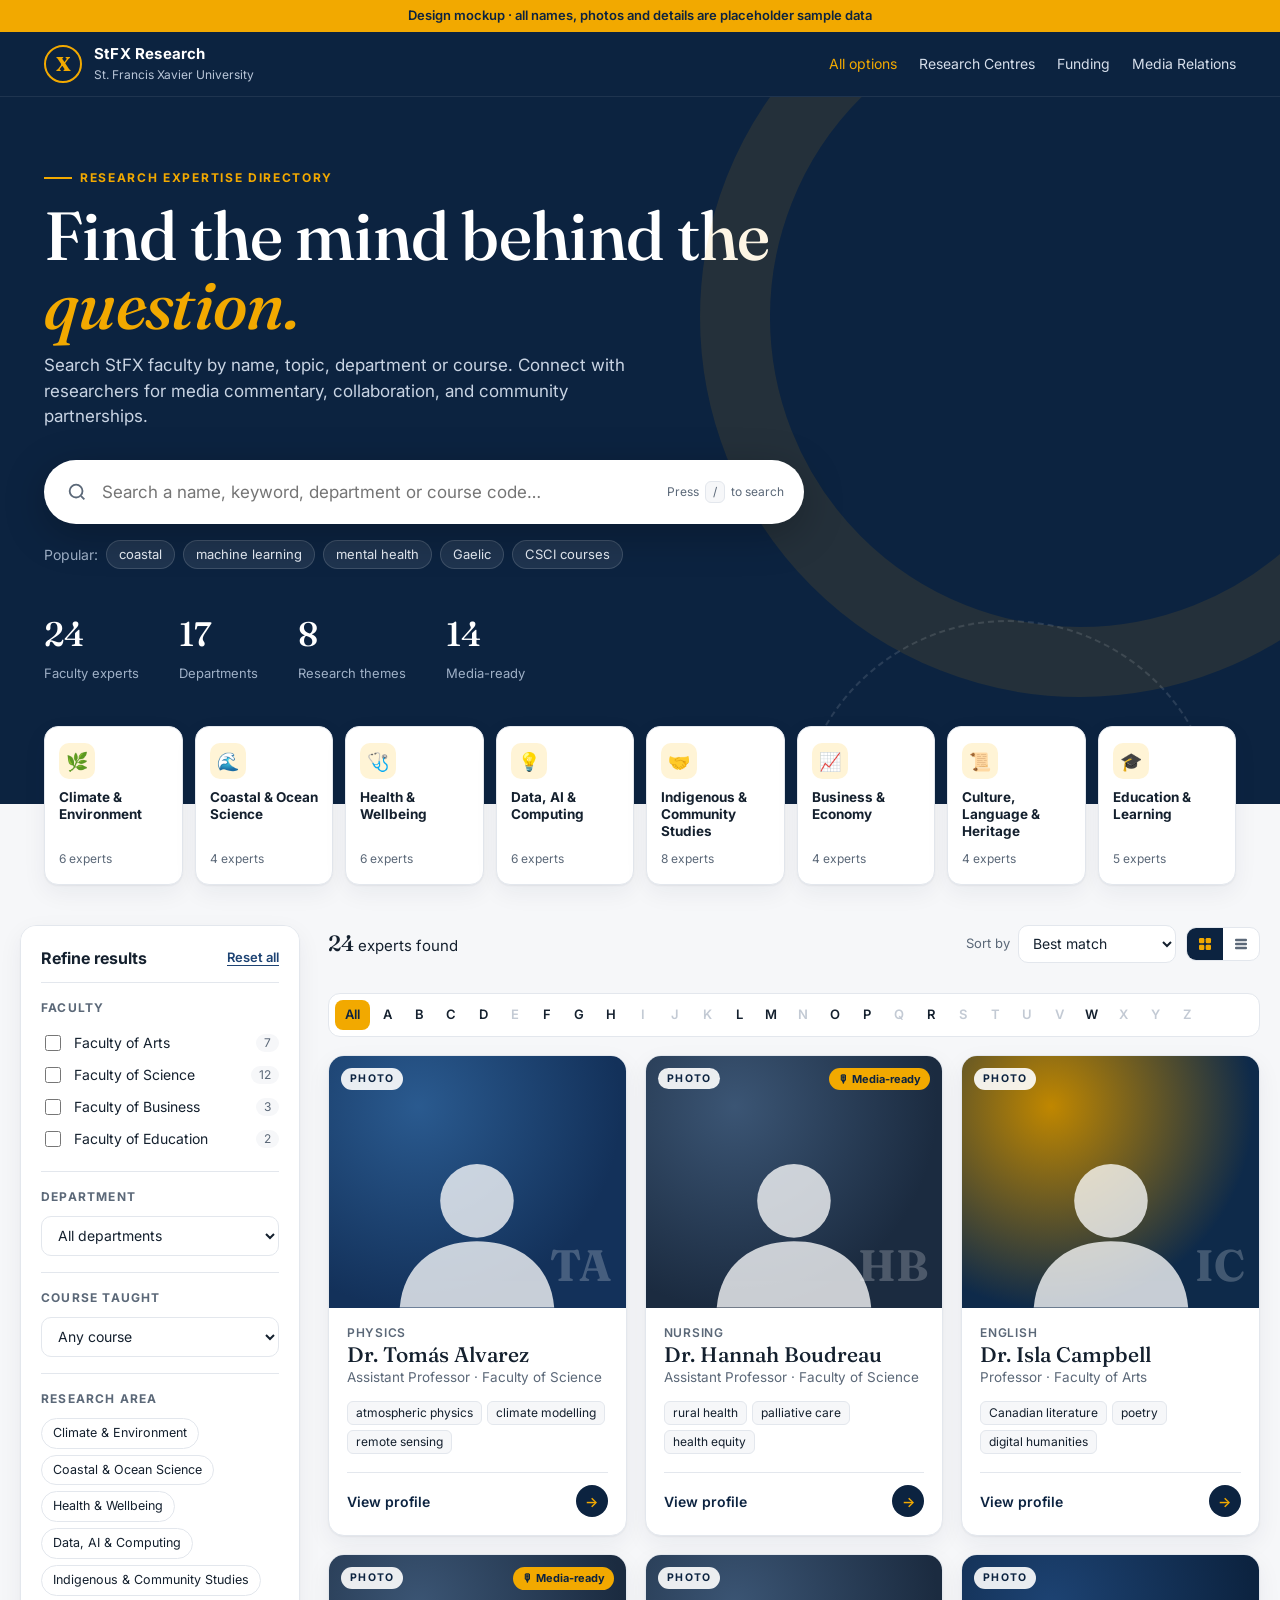
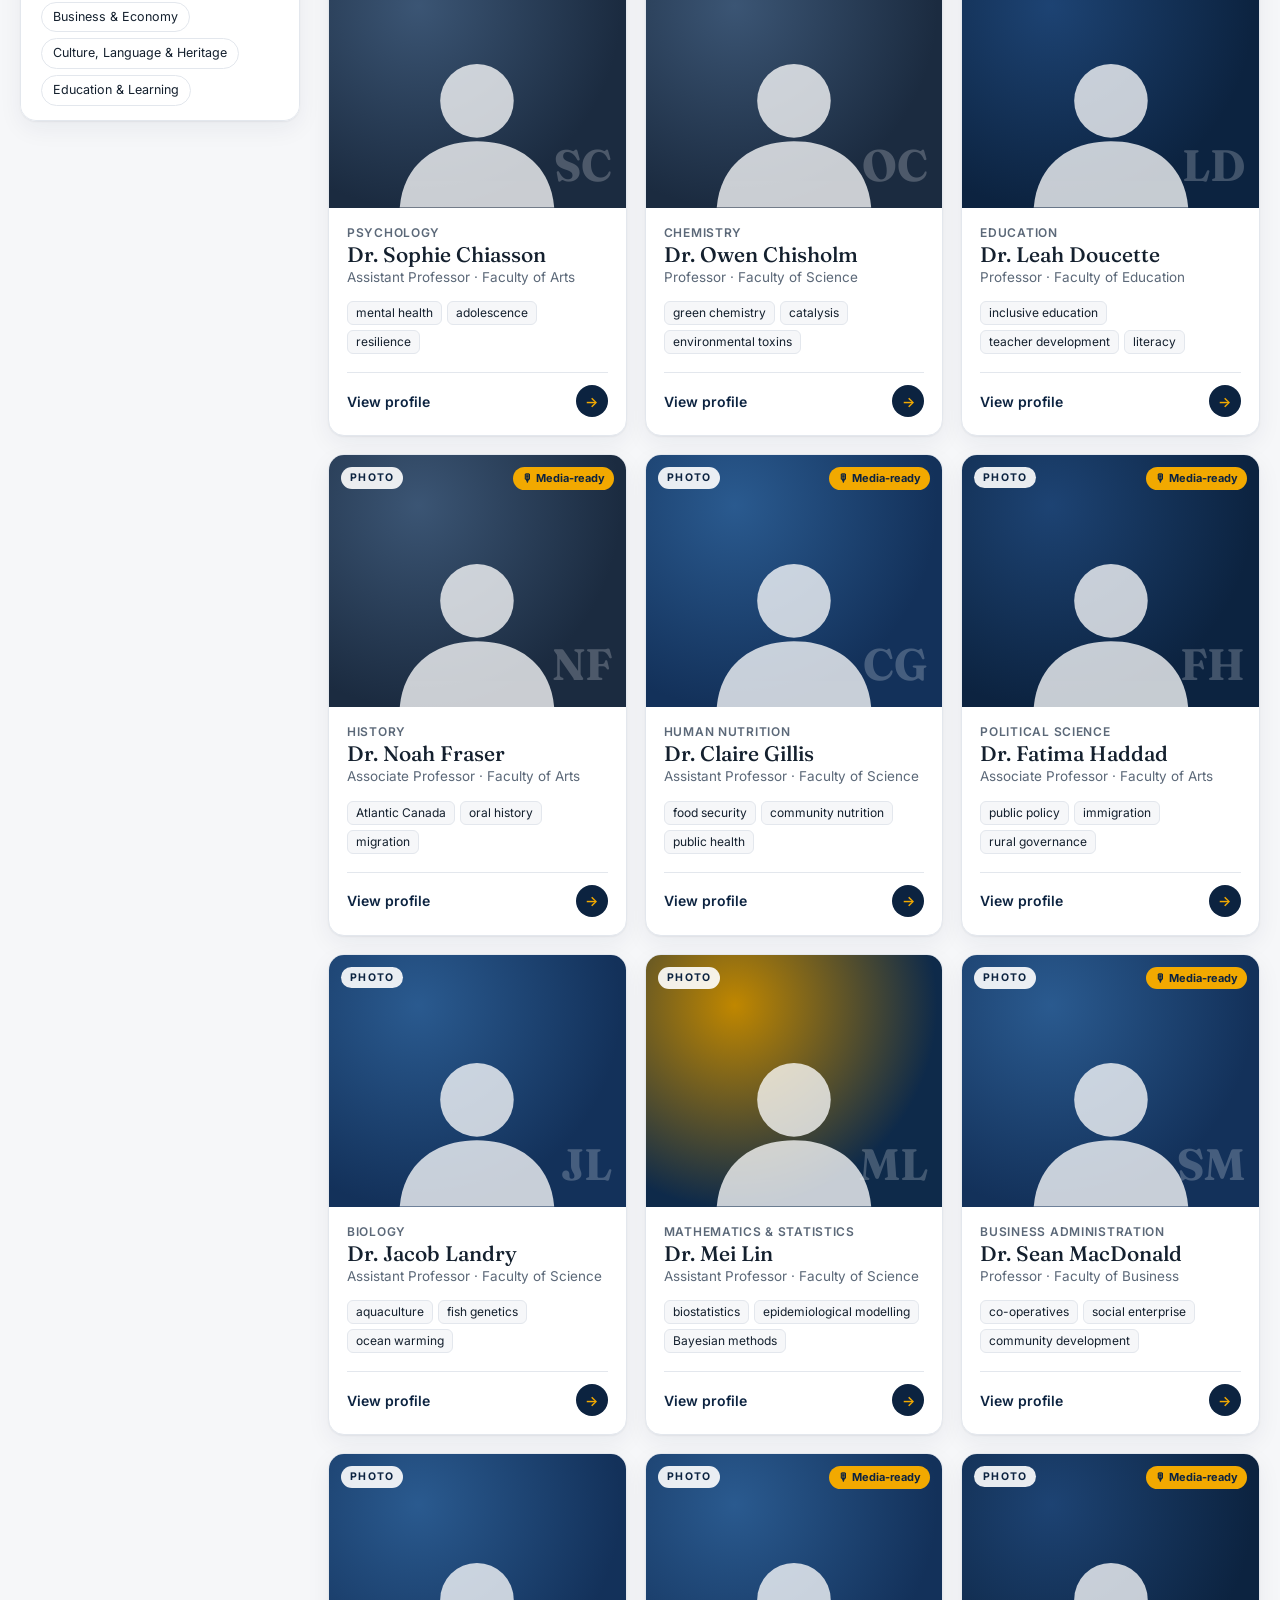
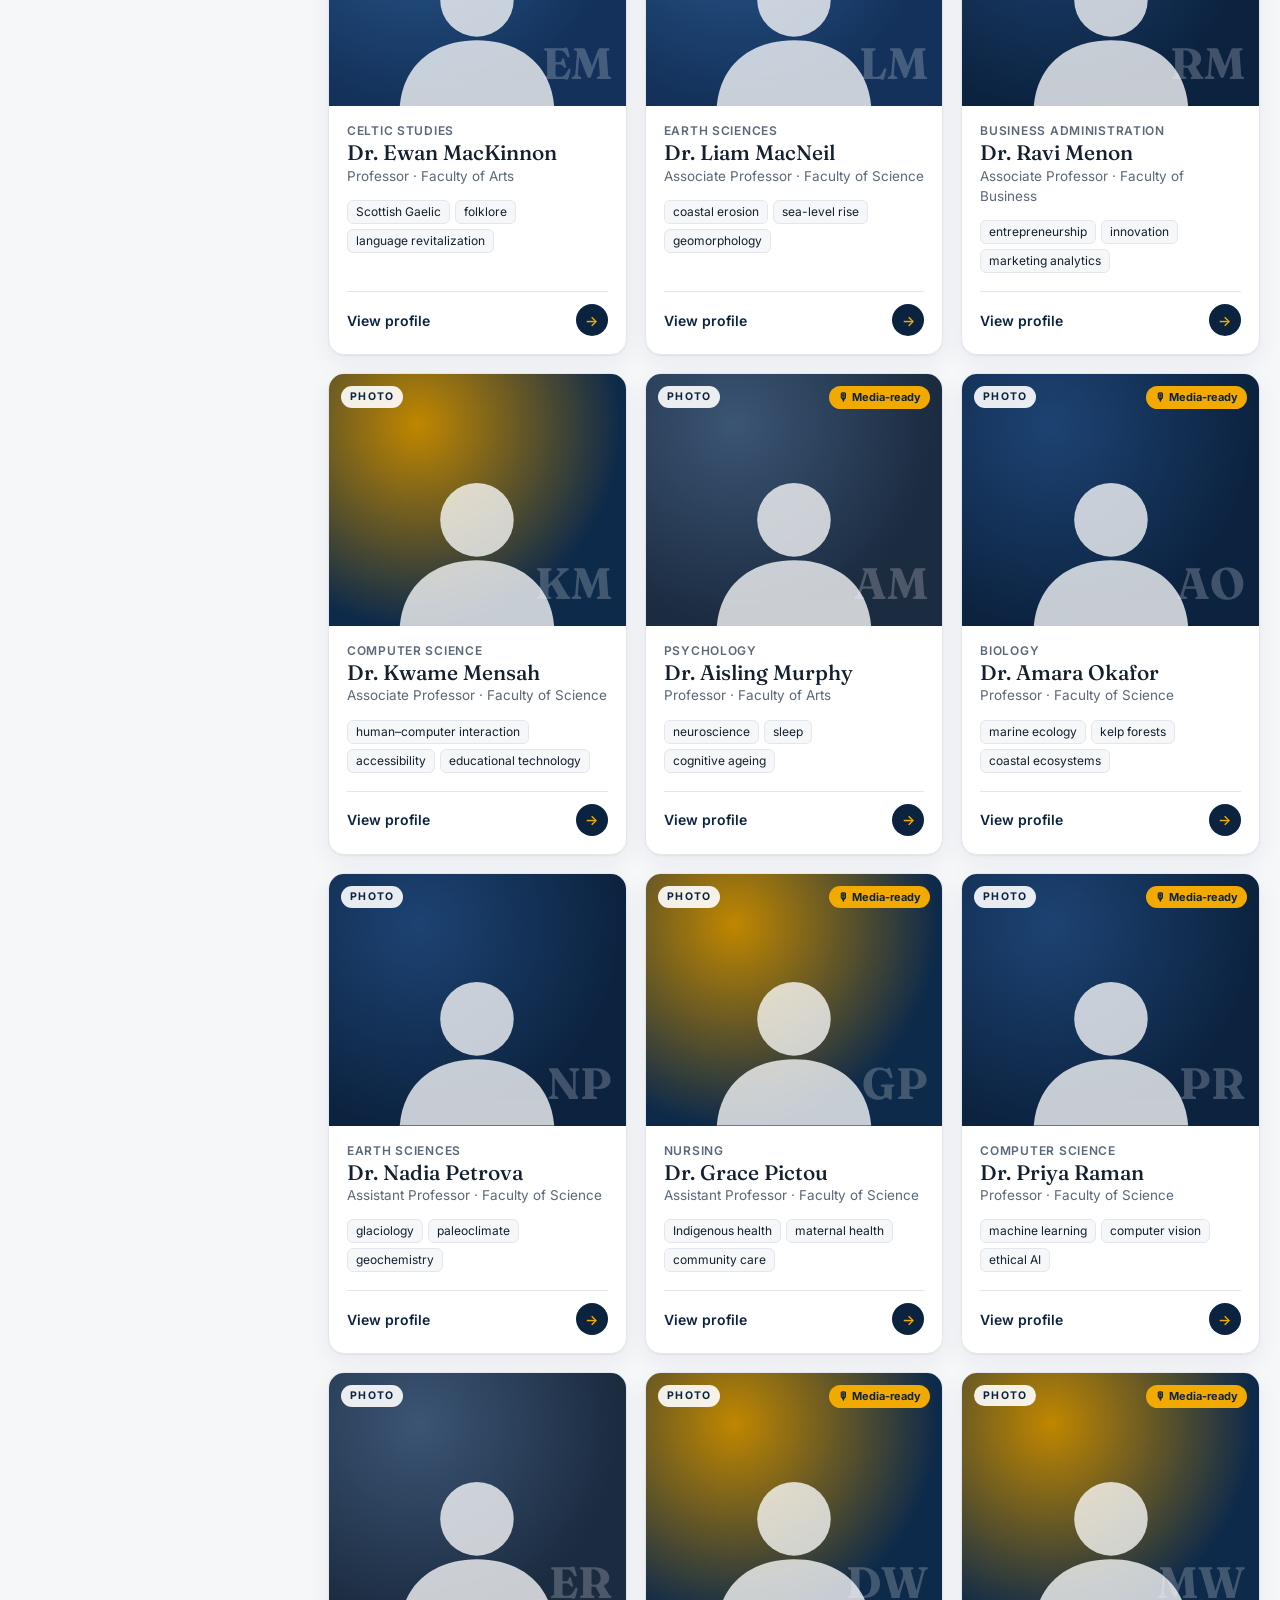
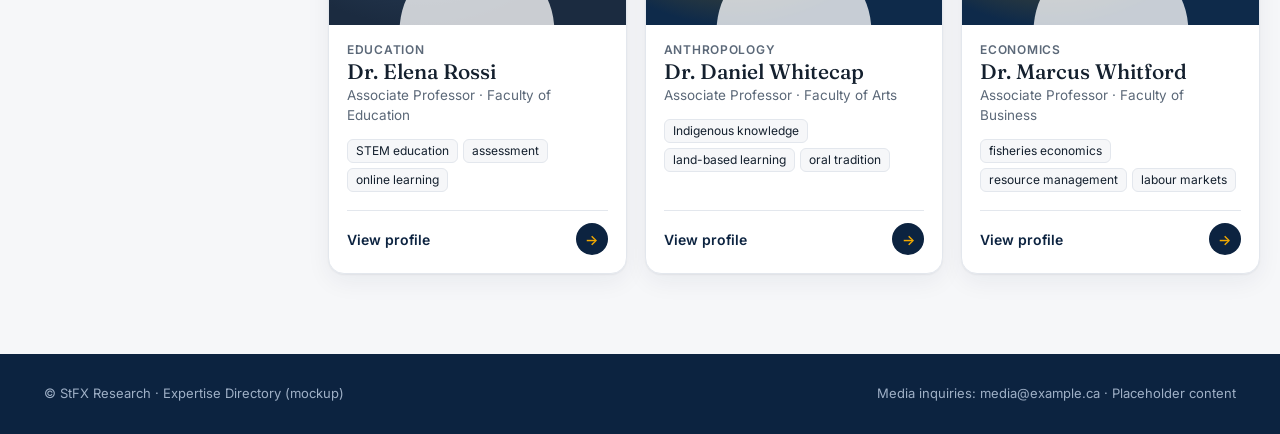
==== option-a-showcase.html @ ba536887 "Add research experts directory mockups (options A–F) Co-Authored-By: Claude Opus 5.5 <noreply@anthro" ====
<!doctype html>
<html lang="en">
<head>
<meta charset="utf-8">
<meta name="viewport" content="width=device-width, initial-scale=1">
<title>Find an Expert · StFX Research</title>
<link rel="preconnect" href="https://fonts.googleapis.com">
<link rel="preconnect" href="https://fonts.gstatic.com" crossorigin>
<link href="https://fonts.googleapis.com/css2?family=Fraunces:opsz,wght@9..144,500;9..144,700&family=Inter:wght@400;500;600;700&display=swap" rel="stylesheet">
<style>
  /* ---------- Brand tokens (swap here to re-theme) ---------- */
  :root{
    --navy:#0C2340; --navy-2:#13315a; --navy-3:#1d4373;
    --gold:#F2A900; --gold-soft:#fff4d6; --gold-ink:#7a5500;
    --ink:#14202e; --muted:#5b6878; --line:#e3e7ed; --bg:#f6f7f9; --card:#ffffff;
    --radius:16px; --shadow:0 1px 2px rgba(12,35,64,.06),0 8px 24px rgba(12,35,64,.06);
    --shadow-lg:0 2px 4px rgba(12,35,64,.08),0 20px 40px rgba(12,35,64,.14);
    --serif:"Fraunces",Georgia,serif; --sans:"Inter",system-ui,-apple-system,Segoe UI,Roboto,sans-serif;
  }
  *{box-sizing:border-box}
  html{scroll-behavior:smooth}
  body{margin:0;font-family:var(--sans);color:var(--ink);background:var(--bg);line-height:1.5;-webkit-font-smoothing:antialiased}
  a{color:inherit}
  button,input,select{font:inherit;color:inherit}
  .wrap{max-width:1240px;margin:0 auto;padding:0 24px}
  .sr{position:absolute;width:1px;height:1px;overflow:hidden;clip:rect(0 0 0 0)}
  mark{background:var(--gold-soft);color:var(--gold-ink);border-radius:3px;padding:0 2px}

  /* ---------- Top bars ---------- */
  .mockbar{background:var(--gold);color:var(--navy);font-size:13px;font-weight:600;text-align:center;padding:6px 16px}
  header.site{background:var(--navy);color:#fff;position:sticky;top:0;z-index:40;border-bottom:1px solid rgba(255,255,255,.08)}
  header.site .wrap{display:flex;align-items:center;gap:16px;height:64px}
  .brand{display:flex;align-items:center;gap:12px;text-decoration:none}
  .brand .mark{width:38px;height:38px;border-radius:50%;border:2px solid var(--gold);display:grid;place-items:center;font-family:var(--serif);font-weight:700;color:var(--gold);font-size:20px}
  .brand b{display:block;font-size:15px;letter-spacing:.2px}
  .brand small{display:block;font-size:12px;color:#b9c6d8}
  header nav{margin-left:auto;display:flex;gap:22px;font-size:14px}
  header nav a{text-decoration:none;color:#d6deea}
  header nav a:hover,header nav a.on{color:var(--gold)}
  @media (max-width:760px){header nav{display:none}}

  /* ---------- Hero ---------- */
  .hero{background:var(--navy);color:#fff;position:relative;overflow:hidden;padding:64px 0 120px}
  .hero::before{content:"";position:absolute;right:-180px;top:-160px;width:620px;height:620px;border-radius:50%;
    border:70px solid rgba(242,169,0,.10);}
  .hero::after{content:"";position:absolute;right:60px;bottom:-240px;width:420px;height:420px;border-radius:50%;
    border:2px dashed rgba(255,255,255,.12)}
  .hero .eyebrow{display:inline-flex;align-items:center;gap:8px;font-size:12px;letter-spacing:.14em;text-transform:uppercase;color:var(--gold);font-weight:700}
  .hero .eyebrow::before{content:"";width:28px;height:2px;background:var(--gold)}
  .hero h1{font-family:var(--serif);font-weight:500;font-size:clamp(36px,6vw,68px);line-height:1.02;margin:14px 0 14px;max-width:820px;letter-spacing:-.01em}
  .hero h1 em{font-style:italic;color:var(--gold)}
  .hero p.lead{color:#c9d4e3;max-width:600px;font-size:17px;margin:0 0 30px}
  .searchbox{position:relative;max-width:760px;z-index:2}
  .searchbox input{width:100%;height:64px;border-radius:999px;border:0;padding:0 150px 0 58px;font-size:17px;background:#fff;color:var(--ink);box-shadow:0 10px 40px rgba(0,0,0,.25)}
  .searchbox input:focus{outline:3px solid var(--gold);outline-offset:2px}
  .searchbox svg{position:absolute;left:22px;top:50%;transform:translateY(-50%);color:var(--muted)}
  .searchbox .kbd{position:absolute;right:20px;top:50%;transform:translateY(-50%);font-size:12px;color:var(--muted);display:flex;gap:6px;align-items:center}
  .searchbox .kbd span{border:1px solid var(--line);border-radius:6px;padding:1px 7px;background:var(--bg)}
  .searchbox .clear{position:absolute;right:16px;top:50%;transform:translateY(-50%);border:0;background:var(--bg);border-radius:999px;padding:6px 12px;font-size:13px;cursor:pointer;display:none}
  .searchbox.has .clear{display:block}.searchbox.has .kbd{display:none}
  .suggest{margin-top:16px;font-size:14px;color:#9fb0c6;display:flex;flex-wrap:wrap;gap:8px;align-items:center}
  .suggest button{background:rgba(255,255,255,.08);border:1px solid rgba(255,255,255,.14);color:#e6ecf4;border-radius:999px;padding:4px 12px;cursor:pointer;font-size:13px}
  .suggest button:hover{background:rgba(242,169,0,.18);border-color:var(--gold)}
  .stats{display:flex;gap:40px;margin-top:40px;flex-wrap:wrap}
  .stats div b{display:block;font-family:var(--serif);font-size:34px;color:#fff;font-weight:500}
  .stats div span{font-size:13px;color:#9fb0c6}

  /* ---------- Theme tiles ---------- */
  .themes{margin-top:-78px;position:relative;z-index:3}
  .themes-grid{display:grid;grid-template-columns:repeat(8,1fr);gap:12px}
  .theme{background:var(--card);border:1px solid var(--line);border-radius:14px;padding:16px 14px;text-align:left;cursor:pointer;box-shadow:var(--shadow);transition:.18s;display:flex;flex-direction:column;gap:10px;min-height:120px}
  .theme:hover{transform:translateY(-3px);box-shadow:var(--shadow-lg)}
  .theme .ic{width:36px;height:36px;border-radius:10px;display:grid;place-items:center;background:var(--gold-soft);font-size:18px}
  .theme b{font-size:13.5px;line-height:1.25}
  .theme small{color:var(--muted);font-size:12px;margin-top:auto}
  .theme.on{background:var(--navy);color:#fff;border-color:var(--navy)}
  .theme.on .ic{background:var(--gold)} .theme.on small{color:#b9c6d8}
  @media (max-width:1100px){.themes-grid{grid-template-columns:repeat(4,1fr)}}
  @media (max-width:560px){.themes-grid{grid-template-columns:repeat(2,1fr)}}

  /* ---------- Directory layout ---------- */
  .directory{display:grid;grid-template-columns:280px 1fr;gap:28px;padding:40px 0 80px}
  @media (max-width:960px){.directory{grid-template-columns:1fr}}
  aside.filters{position:sticky;top:84px;align-self:start;background:var(--card);border:1px solid var(--line);border-radius:var(--radius);padding:20px;box-shadow:var(--shadow);max-height:calc(100vh - 104px);overflow:auto}
  @media (max-width:960px){aside.filters{position:static;max-height:none;display:none}aside.filters.open{display:block}}
  .f-head{display:flex;justify-content:space-between;align-items:center;margin-bottom:6px}
  .f-head h2{font-size:16px;margin:0}
  .linkbtn{background:none;border:0;color:var(--navy-3);font-size:13px;font-weight:600;cursor:pointer;padding:0;text-decoration:underline;text-underline-offset:3px}
  .fgroup{border-top:1px solid var(--line);padding:16px 0 4px;margin-top:12px}
  .fgroup h3{font-size:12px;text-transform:uppercase;letter-spacing:.1em;color:var(--muted);margin:0 0 10px;font-weight:700}
  .check{display:flex;align-items:center;gap:10px;font-size:14px;padding:5px 0;cursor:pointer}
  .check input{accent-color:var(--navy);width:16px;height:16px}
  .check .n{margin-left:auto;font-size:12px;color:var(--muted);background:var(--bg);border-radius:999px;padding:0 8px}
  .check.zero{opacity:.45}
  select.sel,input.txt{width:100%;height:40px;border:1px solid var(--line);border-radius:10px;padding:0 12px;background:#fff;font-size:14px}
  select.sel:focus,input.txt:focus{outline:2px solid var(--gold);border-color:var(--gold)}
  .chips{display:flex;flex-wrap:wrap;gap:6px}
  .chip{border:1px solid var(--line);background:#fff;border-radius:999px;padding:5px 11px;font-size:12.5px;cursor:pointer}
  .chip:hover{border-color:var(--navy-3)}
  .chip.on{background:var(--navy);border-color:var(--navy);color:#fff}
  .toggle{display:flex;align-items:center;justify-content:space-between;font-size:14px;cursor:pointer;padding:4px 0}
  .toggle input{appearance:none;width:40px;height:22px;border-radius:999px;background:#cfd6df;position:relative;cursor:pointer;transition:.2s}
  .toggle input::after{content:"";position:absolute;top:3px;left:3px;width:16px;height:16px;border-radius:50%;background:#fff;transition:.2s}
  .toggle input:checked{background:var(--navy)}.toggle input:checked::after{left:21px;background:var(--gold)}

  /* ---------- Toolbar ---------- */
  .toolbar{display:flex;align-items:center;gap:12px;flex-wrap:wrap;margin-bottom:14px}
  .count{font-size:15px}.count b{font-family:var(--serif);font-size:22px;font-weight:500}
  .toolbar .right{margin-left:auto;display:flex;gap:10px;align-items:center}
  .sortwrap{display:flex;align-items:center;gap:8px;font-size:13px;color:var(--muted)}
  .sortwrap select{height:38px;border:1px solid var(--line);border-radius:10px;padding:0 10px;background:#fff;font-size:14px;color:var(--ink)}
  .viewtog{display:flex;border:1px solid var(--line);border-radius:10px;overflow:hidden;background:#fff}
  .viewtog button{border:0;background:none;padding:8px 10px;cursor:pointer;color:var(--muted);display:grid;place-items:center}
  .viewtog button.on{background:var(--navy);color:var(--gold)}
  .mfilter{display:none;border:1px solid var(--line);background:#fff;border-radius:10px;height:38px;padding:0 14px;font-weight:600;cursor:pointer}
  @media (max-width:960px){.mfilter{display:inline-flex;align-items:center;gap:6px}}
  .active{display:flex;flex-wrap:wrap;gap:8px;margin-bottom:16px;min-height:0}
  .pill{display:inline-flex;align-items:center;gap:6px;background:var(--gold-soft);color:var(--gold-ink);border-radius:999px;padding:4px 6px 4px 12px;font-size:13px;font-weight:600}
  .pill button{border:0;background:rgba(122,85,0,.12);border-radius:50%;width:20px;height:20px;cursor:pointer;color:var(--gold-ink);line-height:1}
  .az{display:flex;flex-wrap:wrap;gap:2px;margin-bottom:18px;background:#fff;border:1px solid var(--line);border-radius:12px;padding:6px}
  .az button{border:0;background:none;width:30px;height:30px;border-radius:8px;font-size:13px;font-weight:600;cursor:pointer;color:var(--ink)}
  .az button:hover{background:var(--bg)}
  .az button.on{background:var(--gold);color:var(--navy)}
  .az button:disabled{color:#c3cad4;cursor:default;background:none}

  /* ---------- Cards ---------- */
  .grid{display:grid;grid-template-columns:repeat(auto-fill,minmax(250px,1fr));gap:18px}
  .card{background:var(--card);border:1px solid var(--line);border-radius:var(--radius);overflow:hidden;box-shadow:var(--shadow);display:flex;flex-direction:column;transition:transform .2s,box-shadow .2s;position:relative}
  .card:hover{transform:translateY(-4px);box-shadow:var(--shadow-lg)}
  .photo{aspect-ratio:4/3.4;position:relative;overflow:hidden;display:grid;place-items:end center}
  .photo .sil{width:62%;opacity:.9}
  .photo .tag{position:absolute;left:12px;top:12px;font-size:10.5px;letter-spacing:.12em;text-transform:uppercase;font-weight:700;background:rgba(255,255,255,.9);color:var(--navy);border-radius:999px;padding:3px 9px}
  .photo .media{position:absolute;right:12px;top:12px;background:var(--gold);color:var(--navy);font-size:11px;font-weight:700;border-radius:999px;padding:3px 9px}
  .photo .initials{position:absolute;right:14px;bottom:10px;font-family:var(--serif);font-size:44px;color:rgba(255,255,255,.22);font-weight:700}
  .card .body{padding:16px 18px 18px;display:flex;flex-direction:column;gap:6px;flex:1}
  .card .dept{font-size:12px;color:var(--muted);font-weight:600;text-transform:uppercase;letter-spacing:.06em}
  .card h3{font-family:var(--serif);font-weight:500;font-size:21px;margin:0;line-height:1.2}
  .card .role{font-size:13.5px;color:var(--muted);margin:0}
  .card .kw{display:flex;flex-wrap:wrap;gap:5px;margin:8px 0 12px}
  .card .kw span{font-size:12px;background:var(--bg);border:1px solid var(--line);border-radius:6px;padding:2px 8px}
  .card .cta{margin-top:auto;display:flex;align-items:center;justify-content:space-between;text-decoration:none;font-weight:600;font-size:14px;color:var(--navy);border-top:1px solid var(--line);padding-top:12px}
  .card .cta .arr{width:32px;height:32px;border-radius:50%;background:var(--navy);color:var(--gold);display:grid;place-items:center;transition:.2s}
  .card:hover .cta .arr{background:var(--gold);color:var(--navy);transform:translateX(3px)}
  .card a.stretch::after{content:"";position:absolute;inset:0}

  /* list view */
  .grid.list{grid-template-columns:1fr}
  .grid.list .card{flex-direction:row}
  .grid.list .photo{aspect-ratio:auto;width:150px;flex:none}
  .grid.list .card .body{flex-direction:row;flex-wrap:wrap;align-items:center;gap:6px 24px}
  .grid.list .card .info{flex:1;min-width:220px}
  .grid.list .card .kw{margin:0;flex:1;min-width:200px}
  .grid.list .card .cta{border:0;padding:0;margin:0;gap:10px}
  .grid.list .photo .initials{font-size:30px}
  @media (max-width:600px){.grid.list .photo{width:96px}}

  .empty{text-align:center;padding:60px 20px;background:#fff;border:1px dashed var(--line);border-radius:var(--radius)}
  .empty h3{font-family:var(--serif);font-weight:500;font-size:26px;margin:10px 0 6px}
  .empty p{color:var(--muted);margin:0 0 16px}
  .btn{display:inline-flex;align-items:center;gap:8px;border:0;border-radius:999px;padding:11px 20px;font-weight:600;font-size:14px;cursor:pointer;text-decoration:none}
  .btn.primary{background:var(--gold);color:var(--navy)}
  .btn.primary:hover{background:#ffbc1f}
  .btn.ghost{background:transparent;color:#fff;border:1px solid rgba(255,255,255,.3)}
  .btn.ghost:hover{border-color:var(--gold);color:var(--gold)}
  .btn.dark{background:var(--navy);color:#fff}

  /* ---------- Profile page ---------- */
  #profile{display:none}
  body.on-profile #directory{display:none}
  body.on-profile #profile{display:block}
  .p-hero{background:var(--navy);color:#fff;position:relative;overflow:hidden;padding:28px 0 0}
  .p-hero::before{content:"";position:absolute;left:-200px;bottom:-300px;width:600px;height:600px;border-radius:50%;border:60px solid rgba(242,169,0,.08)}
  .crumbs{font-size:13px;color:#9fb0c6;display:flex;gap:8px;align-items:center;flex-wrap:wrap}
  .crumbs a{color:#d6deea;text-decoration:none}.crumbs a:hover{color:var(--gold)}
  .p-top{display:grid;grid-template-columns:260px 1fr;gap:40px;align-items:end;margin-top:26px;position:relative}
  @media (max-width:760px){.p-top{grid-template-columns:1fr;gap:20px}}
  .p-photo{border-radius:18px 18px 0 0;overflow:hidden;aspect-ratio:4/4.6;display:grid;place-items:end center;position:relative;border:4px solid rgba(255,255,255,.08);border-bottom:0}
  .p-photo .sil{width:70%}
  .p-photo .ph{position:absolute;top:12px;left:12px;font-size:11px;background:rgba(255,255,255,.9);color:var(--navy);border-radius:999px;padding:3px 10px;font-weight:700}
  .p-meta{padding-bottom:34px}
  .p-meta .dept{color:var(--gold);font-weight:700;font-size:13px;letter-spacing:.1em;text-transform:uppercase}
  .p-meta h1{font-family:var(--serif);font-weight:500;font-size:clamp(34px,5vw,56px);margin:8px 0 6px;line-height:1.05}
  .p-meta .role{color:#c9d4e3;font-size:17px;margin:0 0 18px}
  .p-meta .actions{display:flex;gap:10px;flex-wrap:wrap}
  .p-meta .badges{display:flex;gap:8px;flex-wrap:wrap;margin-bottom:20px}
  .p-meta .badges span{font-size:12.5px;border:1px solid rgba(255,255,255,.2);border-radius:999px;padding:4px 12px;color:#e6ecf4}
  .p-meta .badges span.gold{background:var(--gold);color:var(--navy);border-color:var(--gold);font-weight:700}
  .p-body{display:grid;grid-template-columns:220px 1fr 300px;gap:32px;padding:40px 0 80px}
  @media (max-width:1100px){.p-body{grid-template-columns:1fr 300px}.p-nav{display:none}}
  @media (max-width:800px){.p-body{grid-template-columns:1fr}}
  .p-nav{position:sticky;top:90px;align-self:start;display:flex;flex-direction:column;gap:2px}
  .p-nav a{text-decoration:none;font-size:14px;padding:8px 14px;border-left:2px solid var(--line);color:var(--muted)}
  .p-nav a:hover{color:var(--navy);border-color:var(--gold)}
  .p-sec{background:#fff;border:1px solid var(--line);border-radius:var(--radius);padding:26px 28px;margin-bottom:18px;box-shadow:var(--shadow);scroll-margin-top:90px}
  .p-sec h2{font-family:var(--serif);font-weight:500;font-size:24px;margin:0 0 14px;display:flex;align-items:center;gap:10px}
  .p-sec h2::before{content:"";width:10px;height:10px;border-radius:50%;background:var(--gold)}
  .p-sec p{margin:0 0 12px;color:#334155}
  .placeholder{background:repeating-linear-gradient(-45deg,#fafbfc,#fafbfc 10px,#f2f4f7 10px,#f2f4f7 20px);border:1px dashed #cdd5df;border-radius:10px;padding:14px 16px;color:var(--muted);font-size:14px}
  .areas{display:grid;grid-template-columns:repeat(auto-fill,minmax(200px,1fr));gap:10px}
  .areas div{border:1px solid var(--line);border-radius:12px;padding:14px;display:flex;gap:10px;align-items:center;font-weight:600;font-size:14px}
  .areas div i{font-style:normal;width:32px;height:32px;border-radius:9px;background:var(--gold-soft);display:grid;place-items:center}
  .kwcloud{display:flex;flex-wrap:wrap;gap:6px;margin-top:14px}
  .kwcloud a{font-size:13px;border:1px solid var(--line);border-radius:999px;padding:4px 12px;text-decoration:none;background:var(--bg)}
  .kwcloud a:hover{border-color:var(--gold);background:var(--gold-soft)}
  table.courses{width:100%;border-collapse:collapse;font-size:14px}
  table.courses td{padding:12px 8px;border-top:1px solid var(--line)}
  table.courses td:first-child{font-weight:700;color:var(--navy-3);white-space:nowrap;width:110px}
  table.courses tr:first-child td{border-top:0}
  .pubs{list-style:none;padding:0;margin:0;counter-reset:p}
  .pubs li{padding:14px 0 14px 44px;border-top:1px solid var(--line);position:relative;font-size:14px}
  .pubs li:first-child{border-top:0}
  .pubs li::before{counter-increment:p;content:counter(p,decimal-leading-zero);position:absolute;left:0;top:14px;font-family:var(--serif);color:var(--gold);font-size:20px}
  .pubs li b{display:block;font-size:15px}
  .pubs li span{color:var(--muted)}
  .side .p-sec{padding:22px}
  .contact div{display:flex;gap:12px;padding:10px 0;border-top:1px solid var(--line);font-size:14px}
  .contact div:first-child{border-top:0}
  .contact small{display:block;color:var(--muted);font-size:12px}
  .contact i{font-style:normal;width:34px;height:34px;flex:none;border-radius:10px;background:var(--bg);display:grid;place-items:center}
  .mediabox{background:var(--navy)!important;color:#fff;border:0!important}
  .mediabox h2{color:#fff}.mediabox p{color:#c9d4e3!important;font-size:14px}
  .related a{display:flex;gap:12px;align-items:center;padding:10px 0;border-top:1px solid var(--line);text-decoration:none}
  .related a:first-of-type{border-top:0}
  .related .mini{width:46px;height:46px;border-radius:12px;overflow:hidden;flex:none;display:grid;place-items:end center}
  .related .mini .sil{width:80%}
  .related b{display:block;font-size:14px}.related small{color:var(--muted);font-size:12.5px}
  .related a:hover b{color:var(--navy-3);text-decoration:underline}

  footer{background:var(--navy);color:#9fb0c6;font-size:13px;padding:30px 0}
  footer .wrap{display:flex;justify-content:space-between;gap:20px;flex-wrap:wrap}
  .fadein{animation:fade .35s ease both}
  @keyframes fade{from{opacity:0;transform:translateY(8px)}to{opacity:1;transform:none}}
  @media (prefers-reduced-motion:reduce){*{animation:none!important;transition:none!important;scroll-behavior:auto!important}}
  @media (max-width:560px){.wrap{padding:0 16px}.hero{padding:44px 0 110px}.searchbox input{height:56px;font-size:15px;padding-right:20px}.searchbox .kbd{display:none}.stats{display:grid;grid-template-columns:1fr 1fr;gap:18px}.grid:not(.list) .photo{aspect-ratio:16/10}.grid:not(.list) .photo .sil{width:40%}}
</style>
</head>
<body>

<div class="mockbar">Design mockup · all names, photos and details are placeholder sample data</div>

<header class="site">
  <div class="wrap">
    <a class="brand" href="#/">
      <span class="mark">X</span>
      <span><b>StFX Research</b><small>St. Francis Xavier University</small></span>
    </a>
    <nav>
      <a href="index.html" class="on">All options</a>
      <a href="#/">Research Centres</a>
      <a href="#/">Funding</a>
      <a href="#/">Media Relations</a>
    </nav>
  </div>
</header>

<!-- ======================= DIRECTORY ======================= -->
<main id="directory">
  <section class="hero">
    <div class="wrap">
      <span class="eyebrow">Research Expertise Directory</span>
      <h1>Find the mind behind the <em>question.</em></h1>
      <p class="lead">Search StFX faculty by name, topic, department or course. Connect with researchers for media commentary, collaboration, and community partnerships.</p>
      <div class="searchbox" id="searchbox">
        <svg width="22" height="22" viewBox="0 0 24 24" fill="none" stroke="currentColor" stroke-width="2"><circle cx="11" cy="11" r="7"/><path d="m20 20-3.5-3.5"/></svg>
        <label for="q" class="sr">Search experts</label>
        <input id="q" type="search" autocomplete="off" placeholder="Search a name, keyword, department or course code…">
        <span class="kbd">Press <span>/</span> to search</span>
        <button class="clear" id="qclear" type="button">Clear</button>
      </div>
      <div class="suggest">Popular:
        <button data-q="coastal">coastal</button>
        <button data-q="machine learning">machine learning</button>
        <button data-q="mental health">mental health</button>
        <button data-q="Gaelic">Gaelic</button>
        <button data-q="CSCI">CSCI courses</button>
      </div>
      <div class="stats" id="stats"></div>
    </div>
  </section>

  <section class="themes">
    <div class="wrap"><div class="themes-grid" id="themes"></div></div>
  </section>

  <section class="wrap directory" id="results-top">
    <aside class="filters" id="filters" aria-label="Filters">
      <div class="f-head"><h2>Refine results</h2><button class="linkbtn" id="resetAll" type="button">Reset all</button></div>

      <div class="fgroup"><h3>Faculty</h3><div id="f-faculty"></div></div>

      <div class="fgroup"><h3>Department</h3>
        <label for="f-dept" class="sr">Department</label>
        <select id="f-dept" class="sel"></select>
      </div>

      <div class="fgroup"><h3>Course taught</h3>
        <label for="f-course" class="sr">Course</label>
        <select id="f-course" class="sel"></select>
      </div>

      <div class="fgroup"><h3>Research area</h3><div class="chips" id="f-area"></div></div>

      <div class="fgroup"><h3>Academic rank</h3><div id="f-rank"></div></div>

      <div class="fgroup"><h3>Availability</h3>
        <label class="toggle">Available for media <input type="checkbox" id="f-media"></label>
        <label class="toggle">Speaks French <input type="checkbox" id="f-fr"></label>
      </div>
    </aside>

    <div>
      <div class="toolbar">
        <button class="mfilter" id="mfilter" type="button">
          <svg width="16" height="16" viewBox="0 0 24 24" fill="none" stroke="currentColor" stroke-width="2"><path d="M3 6h18M7 12h10M10 18h4"/></svg> Filters
        </button>
        <div class="count" id="count"></div>
        <div class="right">
          <label class="sortwrap" for="sort">Sort by
            <select id="sort">
              <option value="relevance">Best match</option>
              <option value="last-asc">Last name (A–Z)</option>
              <option value="last-desc">Last name (Z–A)</option>
              <option value="dept">Department</option>
              <option value="newest">Newest faculty</option>
              <option value="pubs">Most publications</option>
            </select>
          </label>
          <div class="viewtog" role="group" aria-label="View">
            <button type="button" data-view="grid" class="on" title="Grid view"><svg width="16" height="16" viewBox="0 0 24 24" fill="currentColor"><rect x="3" y="3" width="8" height="8" rx="2"/><rect x="13" y="3" width="8" height="8" rx="2"/><rect x="3" y="13" width="8" height="8" rx="2"/><rect x="13" y="13" width="8" height="8" rx="2"/></svg></button>
            <button type="button" data-view="list" title="List view"><svg width="16" height="16" viewBox="0 0 24 24" fill="currentColor"><rect x="3" y="4" width="18" height="4" rx="1.5"/><rect x="3" y="10" width="18" height="4" rx="1.5"/><rect x="3" y="16" width="18" height="4" rx="1.5"/></svg></button>
          </div>
        </div>
      </div>
      <div class="active" id="active"></div>
      <div class="az" id="az" aria-label="Jump by last name"></div>
      <div class="grid" id="grid"></div>
    </div>
  </section>
</main>

<!-- ======================= PROFILE ======================= -->
<main id="profile"></main>

<footer>
  <div class="wrap">
    <span>© StFX Research · Expertise Directory (mockup)</span>
    <span>Media inquiries: media@example.ca · Placeholder content</span>
  </div>
</footer>

<script>
/* ===================== SAMPLE DATA (replace with real content) ===================== */
const AREAS = [
  {id:'climate', name:'Climate & Environment', ic:'🌿'},
  {id:'ocean',   name:'Coastal & Ocean Science', ic:'🌊'},
  {id:'health',  name:'Health & Wellbeing', ic:'🩺'},
  {id:'data',    name:'Data, AI & Computing', ic:'💡'},
  {id:'community', name:'Indigenous & Community Studies', ic:'🤝'},
  {id:'economy', name:'Business & Economy', ic:'📈'},
  {id:'culture', name:'Culture, Language & Heritage', ic:'📜'},
  {id:'education', name:'Education & Learning', ic:'🎓'},
];
const DEPTS = {
  'Biology':['BIOL','Science'], 'Chemistry':['CHEM','Science'], 'Computer Science':['CSCI','Science'],
  'Earth Sciences':['ESCI','Science'], 'Mathematics & Statistics':['MATH','Science'], 'Physics':['PHYS','Science'],
  'Human Nutrition':['HNU','Science'], 'Nursing':['NURS','Science'],
  'History':['HIST','Arts'], 'English':['ENGL','Arts'], 'Political Science':['PSCI','Arts'], 'Psychology':['PSYC','Arts'],
  'Anthropology':['ANTH','Arts'], 'Celtic Studies':['CELT','Arts'],
  'Business Administration':['BSAD','Business'], 'Economics':['ECON','Business'],
  'Education':['EDUC','Education'],
};
const COURSE_TITLES = {
  BIOL:['Ecology','Marine Biology','Genetics','Field Methods'], CHEM:['Organic Chemistry','Environmental Chemistry','Analytical Methods'],
  CSCI:['Intro to Programming','Machine Learning','Data Structures','Human–Computer Interaction'],
  ESCI:['Coastal Geomorphology','Climate Systems','Geology of Atlantic Canada'], MATH:['Statistics I','Applied Modelling','Linear Algebra'],
  PHYS:['Quantum Mechanics','Climate Physics','Mechanics'], HNU:['Community Nutrition','Food Systems'], NURS:['Rural Health Practice','Mental Health Nursing'],
  HIST:['Atlantic Canada History','The Modern World','Oral History'], ENGL:['Canadian Literature','Creative Writing','Digital Storytelling'],
  PSCI:['Canadian Politics','Public Policy','Global Governance'], PSYC:['Health Psychology','Developmental Psychology','Research Methods'],
  ANTH:['Indigenous Peoples of Canada','Ethnographic Methods'], CELT:['Scottish Gaelic I','Celtic Folklore'],
  BSAD:['Entrepreneurship','Marketing Analytics','Organizational Behaviour'], ECON:['Microeconomics','Fisheries Economics','Development Economics'],
  EDUC:['Inclusive Classrooms','Curriculum Design','Educational Technology'],
};
// [first, last, rank, dept, areas[], keywords[], joinedYear, pubs, media, french]
const RAW = [
 ['Amara','Okafor','Professor','Biology',['ocean','climate'],['marine ecology','kelp forests','coastal ecosystems','biodiversity'],2009,64,1,0],
 ['Liam','MacNeil','Associate Professor','Earth Sciences',['ocean','climate'],['coastal erosion','sea-level rise','geomorphology'],2014,38,1,0],
 ['Sophie','Chiasson','Assistant Professor','Psychology',['health','education'],['mental health','adolescence','resilience'],2021,17,1,1],
 ['Daniel','Whitecap','Associate Professor','Anthropology',['community','culture'],['Indigenous knowledge','land-based learning','oral tradition'],2016,29,1,0],
 ['Priya','Raman','Professor','Computer Science',['data'],['machine learning','computer vision','ethical AI'],2010,82,1,0],
 ['Ewan','MacKinnon','Professor','Celtic Studies',['culture'],['Scottish Gaelic','folklore','language revitalization'],2004,45,0,0],
 ['Hannah','Boudreau','Assistant Professor','Nursing',['health','community'],['rural health','palliative care','health equity'],2022,11,1,1],
 ['Marcus','Whitford','Associate Professor','Economics',['economy','ocean'],['fisheries economics','resource management','labour markets'],2015,33,1,0],
 ['Leah','Doucette','Professor','Education',['education','community'],['inclusive education','teacher development','literacy'],2008,51,0,1],
 ['Tomás','Alvarez','Assistant Professor','Physics',['climate','data'],['atmospheric physics','climate modelling','remote sensing'],2020,19,0,0],
 ['Noah','Fraser','Associate Professor','History',['culture','community'],['Atlantic Canada','oral history','migration'],2013,27,1,0],
 ['Isla','Campbell','Professor','English',['culture','education'],['Canadian literature','poetry','digital humanities'],2006,40,0,0],
 ['Ravi','Menon','Associate Professor','Business Administration',['economy','data'],['entrepreneurship','innovation','marketing analytics'],2017,24,1,0],
 ['Claire','Gillis','Assistant Professor','Human Nutrition',['health','community'],['food security','community nutrition','public health'],2021,14,1,1],
 ['Owen','Chisholm','Professor','Chemistry',['climate'],['green chemistry','catalysis','environmental toxins'],2007,71,0,0],
 ['Mei','Lin','Assistant Professor','Mathematics & Statistics',['data','health'],['biostatistics','epidemiological modelling','Bayesian methods'],2023,9,0,0],
 ['Fatima','Haddad','Associate Professor','Political Science',['community','economy'],['public policy','immigration','rural governance'],2016,22,1,1],
 ['Jacob','Landry','Assistant Professor','Biology',['ocean','climate'],['aquaculture','fish genetics','ocean warming'],2022,13,0,1],
 ['Aisling','Murphy','Professor','Psychology',['health'],['neuroscience','sleep','cognitive ageing'],2005,58,1,0],
 ['Kwame','Mensah','Associate Professor','Computer Science',['data','education'],['human–computer interaction','accessibility','educational technology'],2018,21,0,0],
 ['Nadia','Petrova','Assistant Professor','Earth Sciences',['climate'],['glaciology','paleoclimate','geochemistry'],2024,6,0,0],
 ['Sean','MacDonald','Professor','Business Administration',['economy','community'],['co-operatives','social enterprise','community development'],2003,49,1,0],
 ['Elena','Rossi','Associate Professor','Education',['education','data'],['STEM education','assessment','online learning'],2019,18,0,1],
 ['Grace','Pictou','Assistant Professor','Nursing',['health','community'],['Indigenous health','maternal health','community care'],2023,7,1,0],
];
const TONES = [['#0C2340','#1d4373'],['#13315a','#2a5a8f'],['#1b2b40','#3b5574'],['#0e2a4a','#c08700']];
const EXPERTS = RAW.map((r,i)=>{
  const [first,last,rank,dept,areas,keywords,joined,pubs,media,fr] = r;
  const [code,faculty] = DEPTS[dept];
  const titles = COURSE_TITLES[code];
  const courses = [0,1].map(k=>({code:`${code} ${(k+1)*100 + 10 + (i*7+k*13)%80}`, title:titles[(i+k)%titles.length]}));
  return { id:`${first}-${last}`.toLowerCase().normalize('NFD').replace(/[̀-ͯ]/g,'').replace(/[^a-z-]/g,''),
    first,last,name:`Dr. ${first} ${last}`,rank,dept,code,faculty,areas,keywords,joined,pubs,media:!!media,french:!!fr,
    langs: fr?['English','French']:['English'], courses, tone:TONES[i%TONES.length],
    email:`${first[0]}${last}`.toLowerCase().normalize('NFD').replace(/[^a-z]/g,'')+'@example.ca' };
});
const RANKS = ['Professor','Associate Professor','Assistant Professor'];
const FACULTIES = ['Arts','Science','Business','Education'];
const areaById = Object.fromEntries(AREAS.map(a=>[a.id,a]));

/* ===================== HELPERS ===================== */
const $ = s=>document.querySelector(s);
const esc = s=>String(s).replace(/[&<>"']/g,c=>({'&':'&amp;','<':'&lt;','>':'&gt;','"':'&quot;',"'":'&#39;'}[c]));
const norm = s=>String(s).toLowerCase().normalize('NFD').replace(/[̀-ͯ]/g,'');
const silhouette = `<svg class="sil" viewBox="0 0 100 90" aria-hidden="true"><circle cx="50" cy="32" r="20" fill="rgba(255,255,255,.85)"/><path d="M8 90c2-24 20-36 42-36s40 12 42 36z" fill="rgba(255,255,255,.85)"/></svg>`;
const photoBg = e=>`background:radial-gradient(circle at 30% 20%, ${e.tone[1]}, ${e.tone[0]} 70%)`;
const hay = e=>norm([e.name,e.rank,e.dept,e.faculty,e.areas.map(a=>areaById[a].name).join(' '),e.keywords.join(' '),
  e.courses.map(c=>c.code+' '+c.code.replace(' ','')+' '+c.title).join(' '),e.langs.join(' ')].join(' '));
EXPERTS.forEach(e=>e._hay=hay(e));

function hl(text){
  const toks = tokens();
  let out = esc(text);
  if(!toks.length) return out;
  const re = new RegExp('('+toks.map(t=>t.replace(/[.*+?^${}()|[\]\\]/g,'\\$&')).join('|')+')','gi');
  return out.replace(re,'<mark>$1</mark>');
}

/* ===================== STATE ===================== */
const S = {q:'',faculty:new Set(),dept:'',course:'',areas:new Set(),rank:new Set(),media:false,fr:false,letter:'',sort:'relevance',view:'grid'};
try{ S.view = localStorage.getItem('expert-view') || 'grid'; }catch(e){}
const tokens = ()=>norm(S.q).split(/\s+/).filter(Boolean);

function score(e){
  const toks = tokens(); if(!toks.length) return 0;
  let s = 0;
  for(const t of toks){
    if(norm(e.name).includes(t)) s+=10;
    if(e.keywords.some(k=>norm(k).includes(t))) s+=6;
    if(norm(e.dept).includes(t)) s+=4;
    if(e.courses.some(c=>norm(c.code+c.title).includes(t))) s+=3;
    s+=1;
  }
  return s;
}
function matches(e, skip){
  const toks = tokens();
  if(toks.length && !toks.every(t=>e._hay.includes(t))) return false;
  if(skip!=='faculty' && S.faculty.size && !S.faculty.has(e.faculty)) return false;
  if(skip!=='dept' && S.dept && e.dept!==S.dept) return false;
  if(skip!=='course' && S.course && !e.courses.some(c=>c.code===S.course)) return false;
  if(skip!=='areas' && S.areas.size && ![...S.areas].every(a=>e.areas.includes(a))) return false;
  if(skip!=='rank' && S.rank.size && !S.rank.has(e.rank)) return false;
  if(S.media && !e.media) return false;
  if(S.fr && !e.french) return false;
  if(skip!=='letter' && S.letter && e.last[0].toUpperCase()!==S.letter) return false;
  return true;
}
function sorted(list){
  const by = {
    'relevance': (a,b)=> (score(b)-score(a)) || a.last.localeCompare(b.last),
    'last-asc': (a,b)=>a.last.localeCompare(b.last),
    'last-desc': (a,b)=>b.last.localeCompare(a.last),
    'dept': (a,b)=>a.dept.localeCompare(b.dept)||a.last.localeCompare(b.last),
    'newest': (a,b)=>b.joined-a.joined,
    'pubs': (a,b)=>b.pubs-a.pubs,
  }[S.sort];
  return [...list].sort(by);
}

/* ===================== RENDER: directory ===================== */
function renderStats(){
  $('#stats').innerHTML = `
    <div><b>${EXPERTS.length}</b><span>Faculty experts</span></div>
    <div><b>${Object.keys(DEPTS).length}</b><span>Departments</span></div>
    <div><b>${AREAS.length}</b><span>Research themes</span></div>
    <div><b>${EXPERTS.filter(e=>e.media).length}</b><span>Media-ready</span></div>`;
}
function renderThemes(){
  $('#themes').innerHTML = AREAS.map(a=>{
    const n = EXPERTS.filter(e=>e.areas.includes(a.id)).length;
    return `<button class="theme ${S.areas.has(a.id)?'on':''}" data-area="${a.id}" type="button">
      <span class="ic">${a.ic}</span><b>${a.name}</b><small>${n} experts</small></button>`;
  }).join('');
}
function renderFilters(){
  const cnt = (skip,fn)=>EXPERTS.filter(e=>matches(e,skip)&&fn(e)).length;
  $('#f-faculty').innerHTML = FACULTIES.map(f=>{const n=cnt('faculty',e=>e.faculty===f);
    return `<label class="check ${n?'':'zero'}"><input type="checkbox" data-fac="${f}" ${S.faculty.has(f)?'checked':''}> Faculty of ${f}<span class="n">${n}</span></label>`}).join('');
  $('#f-rank').innerHTML = RANKS.map(r=>{const n=cnt('rank',e=>e.rank===r);
    return `<label class="check ${n?'':'zero'}"><input type="checkbox" data-rank="${r}" ${S.rank.has(r)?'checked':''}> ${r}<span class="n">${n}</span></label>`}).join('');
  const depts = Object.keys(DEPTS).filter(d=>!S.faculty.size||S.faculty.has(DEPTS[d][1])).sort();
  $('#f-dept').innerHTML = `<option value="">All departments</option>`+depts.map(d=>`<option ${S.dept===d?'selected':''}>${d}</option>`).join('');
  const courses = {}; EXPERTS.forEach(e=>e.courses.forEach(c=>{(courses[e.dept]??={})[c.code]=c.title}));
  $('#f-course').innerHTML = `<option value="">Any course</option>`+Object.keys(courses).sort().filter(d=>!S.dept||d===S.dept)
    .map(d=>`<optgroup label="${d}">`+Object.entries(courses[d]).sort().map(([c,t])=>`<option value="${c}" ${S.course===c?'selected':''}>${c} — ${t}</option>`).join('')+`</optgroup>`).join('');
  $('#f-area').innerHTML = AREAS.map(a=>`<button type="button" class="chip ${S.areas.has(a.id)?'on':''}" data-area="${a.id}">${a.name}</button>`).join('');
  $('#f-media').checked = S.media; $('#f-fr').checked = S.fr;
}
function renderActive(){
  const p = [];
  if(S.q) p.push(['q',`“${S.q}”`]);
  S.faculty.forEach(f=>p.push(['faculty:'+f,'Faculty of '+f]));
  if(S.dept) p.push(['dept',S.dept]);
  if(S.course) p.push(['course',S.course]);
  S.areas.forEach(a=>p.push(['area:'+a,areaById[a].name]));
  S.rank.forEach(r=>p.push(['rank:'+r,r]));
  if(S.media) p.push(['media','Media-ready']);
  if(S.fr) p.push(['fr','Speaks French']);
  if(S.letter) p.push(['letter','Last name: '+S.letter]);
  $('#active').innerHTML = p.map(([k,l])=>`<span class="pill">${esc(l)}<button type="button" data-rm="${esc(k)}" aria-label="Remove ${esc(l)}">×</button></span>`).join('')
    + (p.length>1?`<button class="linkbtn" type="button" id="clearPills">Clear all</button>`:'');
}
function renderAZ(){
  const have = new Set(EXPERTS.filter(e=>matches(e,'letter')).map(e=>e.last[0].toUpperCase()));
  $('#az').innerHTML = `<button type="button" data-letter="" class="${S.letter?'':'on'}" style="width:auto;padding:0 10px">All</button>` +
    'ABCDEFGHIJKLMNOPQRSTUVWXYZ'.split('').map(l=>`<button type="button" data-letter="${l}" class="${S.letter===l?'on':''}" ${have.has(l)?'':'disabled'}>${l}</button>`).join('');
}
function card(e){
  const kws = e.keywords.slice(0,3).map(k=>`<span>${hl(k)}</span>`).join('');
  return `<article class="card fadein">
    <div class="photo" style="${photoBg(e)}">
      <span class="tag">Photo</span>${e.media?'<span class="media">🎙 Media-ready</span>':''}
      ${silhouette}<span class="initials">${e.first[0]}${e.last[0]}</span>
    </div>
    <div class="body">
      <div class="info">
        <div class="dept">${hl(e.dept)}</div>
        <h3>${hl(e.name)}</h3>
        <p class="role">${esc(e.rank)} · Faculty of ${esc(e.faculty)}</p>
      </div>
      <div class="kw">${kws}</div>
      <a class="cta stretch" href="#/expert/${e.id}">View profile <span class="arr">→</span></a>
    </div></article>`;
}
function renderGrid(){
  const list = sorted(EXPERTS.filter(e=>matches(e)));
  $('#count').innerHTML = `<b>${list.length}</b> ${list.length===1?'expert':'experts'} ${S.q?`for “${esc(S.q)}”`:'found'}`;
  const g = $('#grid'); g.className = 'grid' + (S.view==='list'?' list':'');
  g.innerHTML = list.length ? list.map(card).join('') :
    `<div class="empty" style="grid-column:1/-1"><div style="font-size:40px">🔍</div><h3>No experts match that search</h3>
     <p>Try a broader keyword, or remove a filter.</p><button class="btn dark" type="button" id="emptyReset">Reset search & filters</button></div>`;
  document.querySelectorAll('.viewtog button').forEach(b=>b.classList.toggle('on',b.dataset.view===S.view));
}
function render(){
  $('#searchbox').classList.toggle('has',!!S.q);
  renderThemes(); renderFilters(); renderActive(); renderAZ(); renderGrid();
}
function reset(){
  Object.assign(S,{q:'',dept:'',course:'',media:false,fr:false,letter:''});
  S.faculty.clear(); S.areas.clear(); S.rank.clear(); $('#q').value=''; render();
}

/* ===================== EVENTS: directory ===================== */
let t;
$('#q').addEventListener('input',e=>{clearTimeout(t);t=setTimeout(()=>{S.q=e.target.value.trim(); if(S.q&&S.sort!=='relevance'&&!S._userSort) S.sort='relevance'; $('#sort').value=S.sort; render();},120)});
$('#q').addEventListener('keydown',e=>{if(e.key==='Enter'){document.getElementById('results-top').scrollIntoView({behavior:'smooth'})}});
$('#qclear').onclick=()=>{S.q='';$('#q').value='';render();$('#q').focus()};
document.querySelectorAll('.suggest button').forEach(b=>b.onclick=()=>{S.q=b.dataset.q;$('#q').value=S.q;render();document.getElementById('results-top').scrollIntoView({behavior:'smooth'})});
document.addEventListener('keydown',e=>{if(e.key==='/'&&document.activeElement.tagName!=='INPUT'&&!document.body.classList.contains('on-profile')){e.preventDefault();$('#q').focus()}});
$('#sort').onchange=e=>{S.sort=e.target.value;S._userSort=true;renderGrid()};
document.querySelectorAll('.viewtog button').forEach(b=>b.onclick=()=>{S.view=b.dataset.view;try{localStorage.setItem('expert-view',S.view)}catch(e){};renderGrid()});
$('#mfilter').onclick=()=>$('#filters').classList.toggle('open');
$('#resetAll').onclick=reset;
$('#f-dept').onchange=e=>{S.dept=e.target.value;S.course='';render()};
$('#f-course').onchange=e=>{S.course=e.target.value;render()};
$('#f-media').onchange=e=>{S.media=e.target.checked;render()};
$('#f-fr').onchange=e=>{S.fr=e.target.checked;render()};
document.addEventListener('change',e=>{
  const d=e.target.dataset; if(d.fac){toggle(S.faculty,d.fac);if(S.dept&&!S.faculty.has(DEPTS[S.dept][1])&&S.faculty.size){S.dept='';S.course=''}render()}
  if(d.rank){toggle(S.rank,d.rank);render()}
});
document.addEventListener('click',e=>{
  const a=e.target.closest('[data-area]'); if(a){toggle(S.areas,a.dataset.area);render(); if(a.classList.contains('theme')) document.getElementById('results-top').scrollIntoView({behavior:'smooth'});}
  const l=e.target.closest('[data-letter]'); if(l){S.letter=l.dataset.letter;render()}
  const r=e.target.closest('[data-rm]'); if(r){const [k,v]=r.dataset.rm.split(/:(.+)/);
    ({q:()=>{S.q='';$('#q').value=''},faculty:()=>S.faculty.delete(v),dept:()=>{S.dept='';S.course=''},course:()=>S.course='',area:()=>S.areas.delete(v),
      rank:()=>S.rank.delete(v),media:()=>S.media=false,fr:()=>S.fr=false,letter:()=>S.letter=''})[k](); render()}
  if(e.target.id==='clearPills'||e.target.id==='emptyReset') reset();
});
const toggle=(set,v)=>set.has(v)?set.delete(v):set.add(v);

/* ===================== RENDER: profile ===================== */
function renderProfile(id){
  const e = EXPERTS.find(x=>x.id===id);
  if(!e){location.hash='#/';return}
  const related = EXPERTS.filter(x=>x!==e).map(x=>[x,x.areas.filter(a=>e.areas.includes(a)).length+(x.dept===e.dept?1:0)])
    .filter(([,s])=>s>0).sort((a,b)=>b[1]-a[1]).slice(0,4).map(([x])=>x);
  const pubs = Array.from({length:4},(_,i)=>`<li><b>Publication title placeholder — ${esc(e.keywords[i%e.keywords.length])}</b>
    <span>${e.last}, ${e.first[0]}., et al. · <i>Journal Name</i> · ${2025-i}</span></li>`).join('');
  $('#profile').innerHTML = `
  <section class="p-hero"><div class="wrap">
    <div class="crumbs"><a href="#/">← Find an Expert</a><span>/</span><span>Faculty of ${esc(e.faculty)}</span><span>/</span><span>${esc(e.dept)}</span></div>
    <div class="p-top">
      <div class="p-photo" style="${photoBg(e)}"><span class="ph">Headshot placeholder</span>${silhouette}</div>
      <div class="p-meta">
        <div class="dept">${esc(e.dept)}</div>
        <h1>${esc(e.name)}</h1>
        <p class="role">${esc(e.rank)}, Faculty of ${esc(e.faculty)}</p>
        <div class="badges">${e.media?'<span class="gold">🎙 Available for media</span>':''}${e.langs.map(l=>`<span>${l}</span>`).join('')}<span>At StFX since ${e.joined}</span></div>
        <div class="actions">
          <a class="btn primary" href="mailto:${e.email}">✉ Contact ${esc(e.first)}</a>
          <a class="btn ghost" href="#" onclick="return false">Download CV</a>
          <a class="btn ghost" href="#" onclick="return false">Google Scholar ↗</a>
        </div>
      </div>
    </div>
  </div></section>

  <div class="wrap p-body fadein">
    <nav class="p-nav" aria-label="On this page">
      <a href="#" data-jump="about">About</a><a href="#" data-jump="research">Research</a><a href="#" data-jump="teaching">Teaching</a>
      <a href="#" data-jump="pubs">Publications</a><a href="#" data-jump="contact">Contact</a>
    </nav>
    <div>
      <section class="p-sec" id="about"><h2>About</h2>
        <p>${esc(e.name)} is ${/^[AEIOU]/.test(e.rank)?'an':'a'} ${esc(e.rank.toLowerCase())} in the Department of ${esc(e.dept)}, whose work focuses on ${esc(e.keywords.slice(0,-1).join(', '))} and ${esc(e.keywords.at(-1))}.</p>
        <div class="placeholder">Biography placeholder — a 2–3 paragraph profile, career highlights, and current projects will be supplied by the faculty member.</div>
      </section>
      <section class="p-sec" id="research"><h2>Research expertise</h2>
        <div class="areas">${e.areas.map(a=>`<div><i>${areaById[a].ic}</i>${areaById[a].name}</div>`).join('')}</div>
        <div class="kwcloud">${e.keywords.map(k=>`<a href="#/" data-search="${esc(k)}">${esc(k)}</a>`).join('')}</div>
        <p style="margin-top:16px;font-size:13px;color:var(--muted)">Tip: click a keyword to find other experts working on it.</p>
      </section>
      <section class="p-sec" id="teaching"><h2>Courses taught</h2>
        <table class="courses">${e.courses.map(c=>`<tr><td>${c.code}</td><td>${esc(c.title)}</td></tr>`).join('')}</table>
      </section>
      <section class="p-sec" id="pubs"><h2>Selected publications</h2>
        <ul class="pubs">${pubs}</ul>
        <p style="font-size:13px;color:var(--muted);margin:8px 0 0">${e.pubs} total publications · placeholder figures</p>
      </section>
    </div>
    <div class="side">
      <section class="p-sec contact" id="contact"><h2>Contact</h2>
        <div><i>✉</i><span><small>Email</small>${e.email}</span></div>
        <div><i>☎</i><span><small>Phone</small>902-000-0000</span></div>
        <div><i>📍</i><span><small>Office</small>Building placeholder, Room 000</span></div>
      </section>
      ${e.media?`<section class="p-sec mediabox"><h2>Media requests</h2><p>${esc(e.first)} is available to comment on ${esc(e.keywords[0])} and related topics. Contact the media relations office to arrange an interview.</p><a class="btn primary" href="#" onclick="return false">Request an interview</a></section>`:''}
      <section class="p-sec related"><h2>Related experts</h2>
        ${related.map(x=>`<a href="#/expert/${x.id}"><span class="mini" style="${photoBg(x)}">${silhouette}</span><span><b>${esc(x.name)}</b><small>${esc(x.dept)}</small></span></a>`).join('')}
      </section>
    </div>
  </div>`;
}

/* ===================== ROUTER ===================== */
let lastScroll = 0;
function route(){
  const m = location.hash.match(/^#\/expert\/([a-z-]+)/);
  if(m){
    if(!document.body.classList.contains('on-profile')) lastScroll = scrollY;
    document.body.classList.add('on-profile'); renderProfile(m[1]); scrollTo(0,0);
    document.title = (EXPERTS.find(x=>x.id===m[1])?.name||'Expert')+' · StFX Research';
  } else {
    const wasProfile = document.body.classList.contains('on-profile');
    document.body.classList.remove('on-profile'); document.title='Find an Expert · StFX Research';
    if(wasProfile) requestAnimationFrame(()=>scrollTo(0,lastScroll));
  }
}
document.addEventListener('click',e=>{
  const j=e.target.closest('[data-jump]'); if(j){e.preventDefault();document.getElementById(j.dataset.jump).scrollIntoView({behavior:'smooth'})}
  const s=e.target.closest('[data-search]'); if(s){e.preventDefault();reset();S.q=s.dataset.search;$('#q').value=S.q;render();location.hash='#/';
    setTimeout(()=>document.getElementById('results-top').scrollIntoView({behavior:'smooth'}),30)}
});
window.addEventListener('hashchange',route);

renderStats(); render(); route();
</script>
</body>
</html>
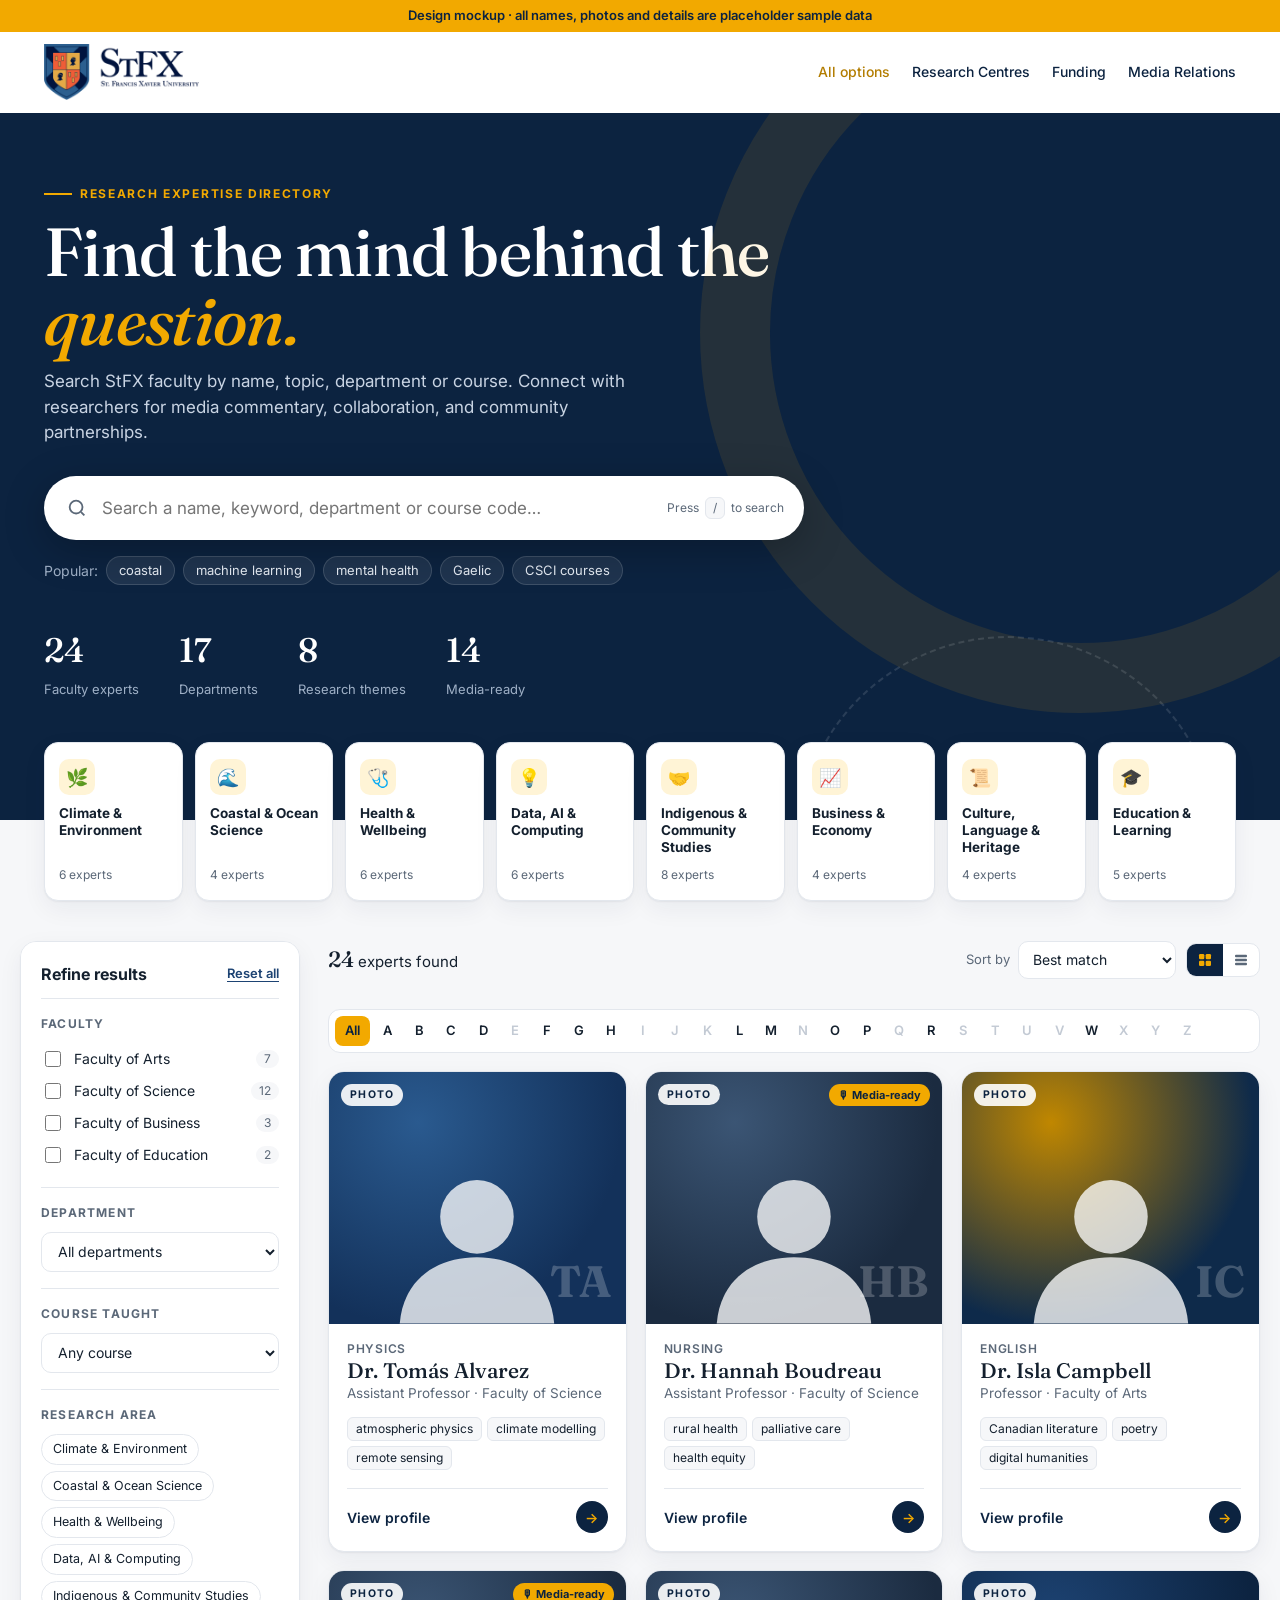
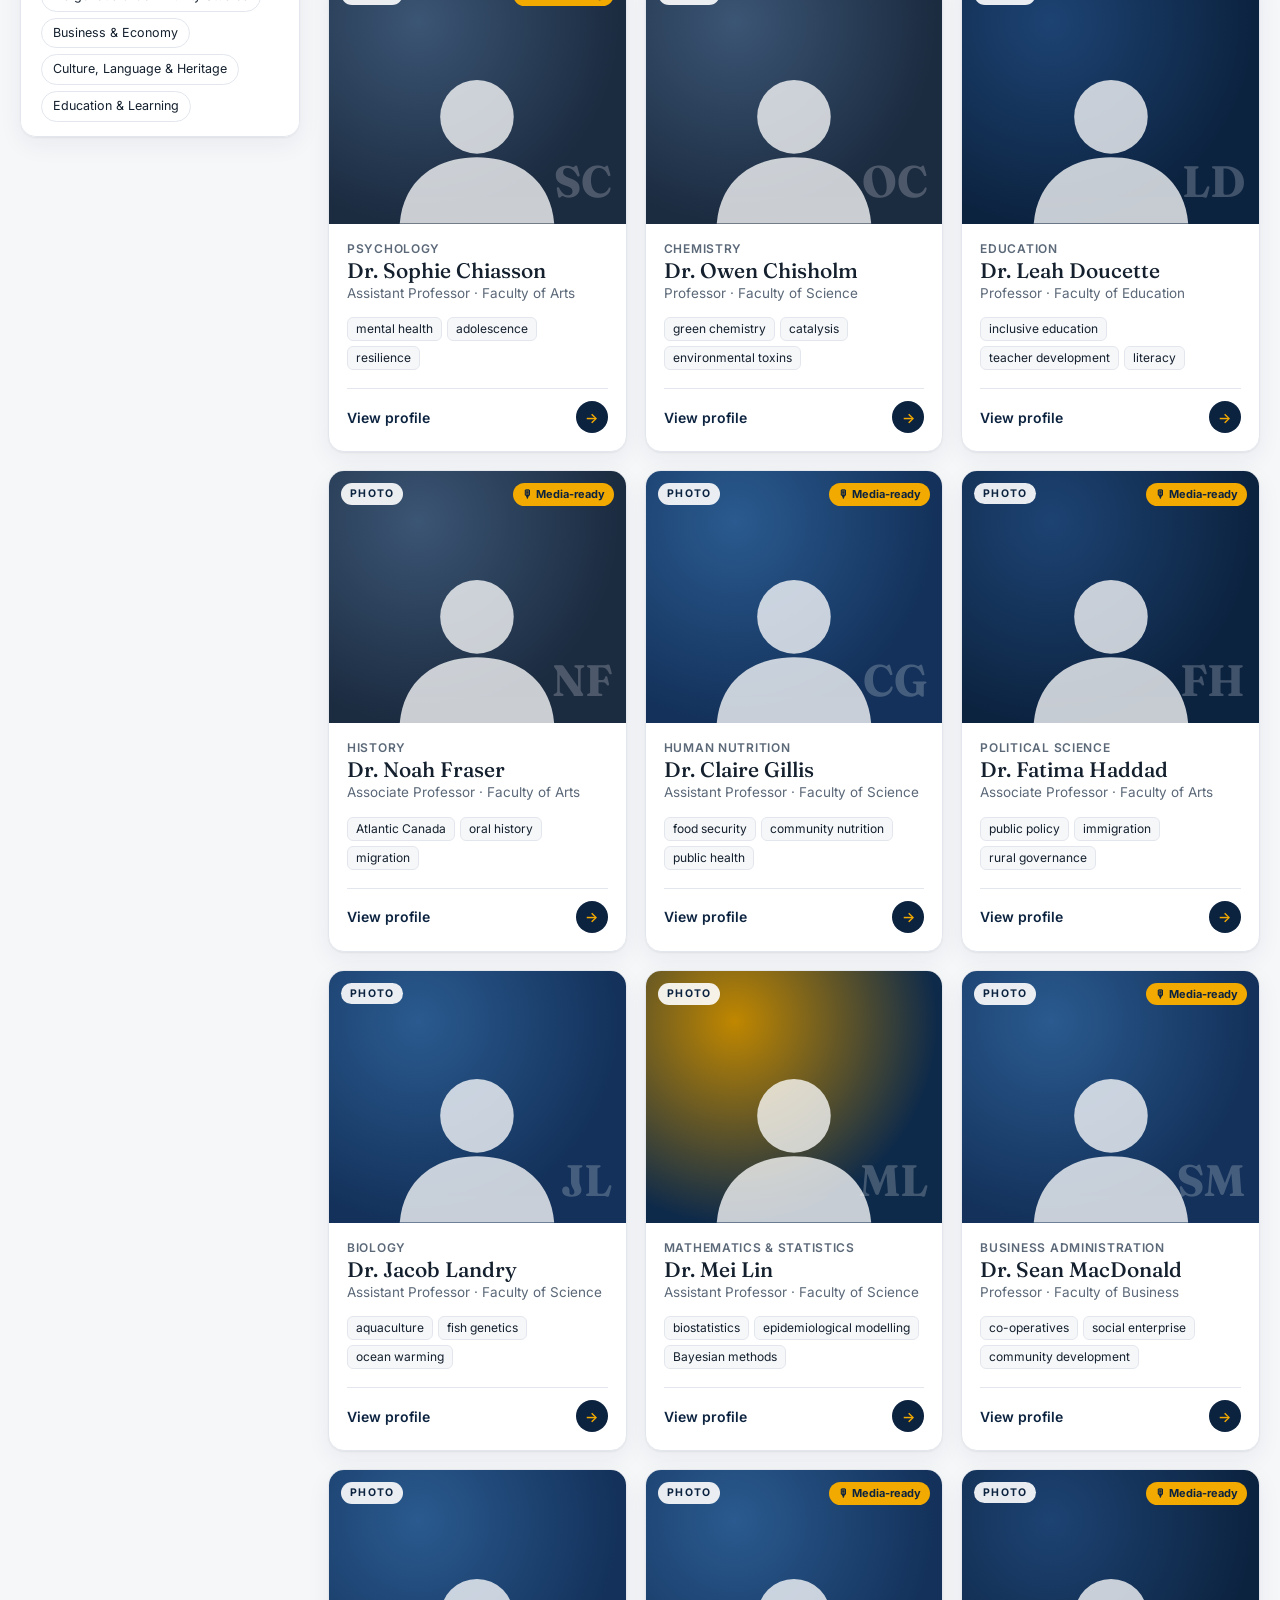
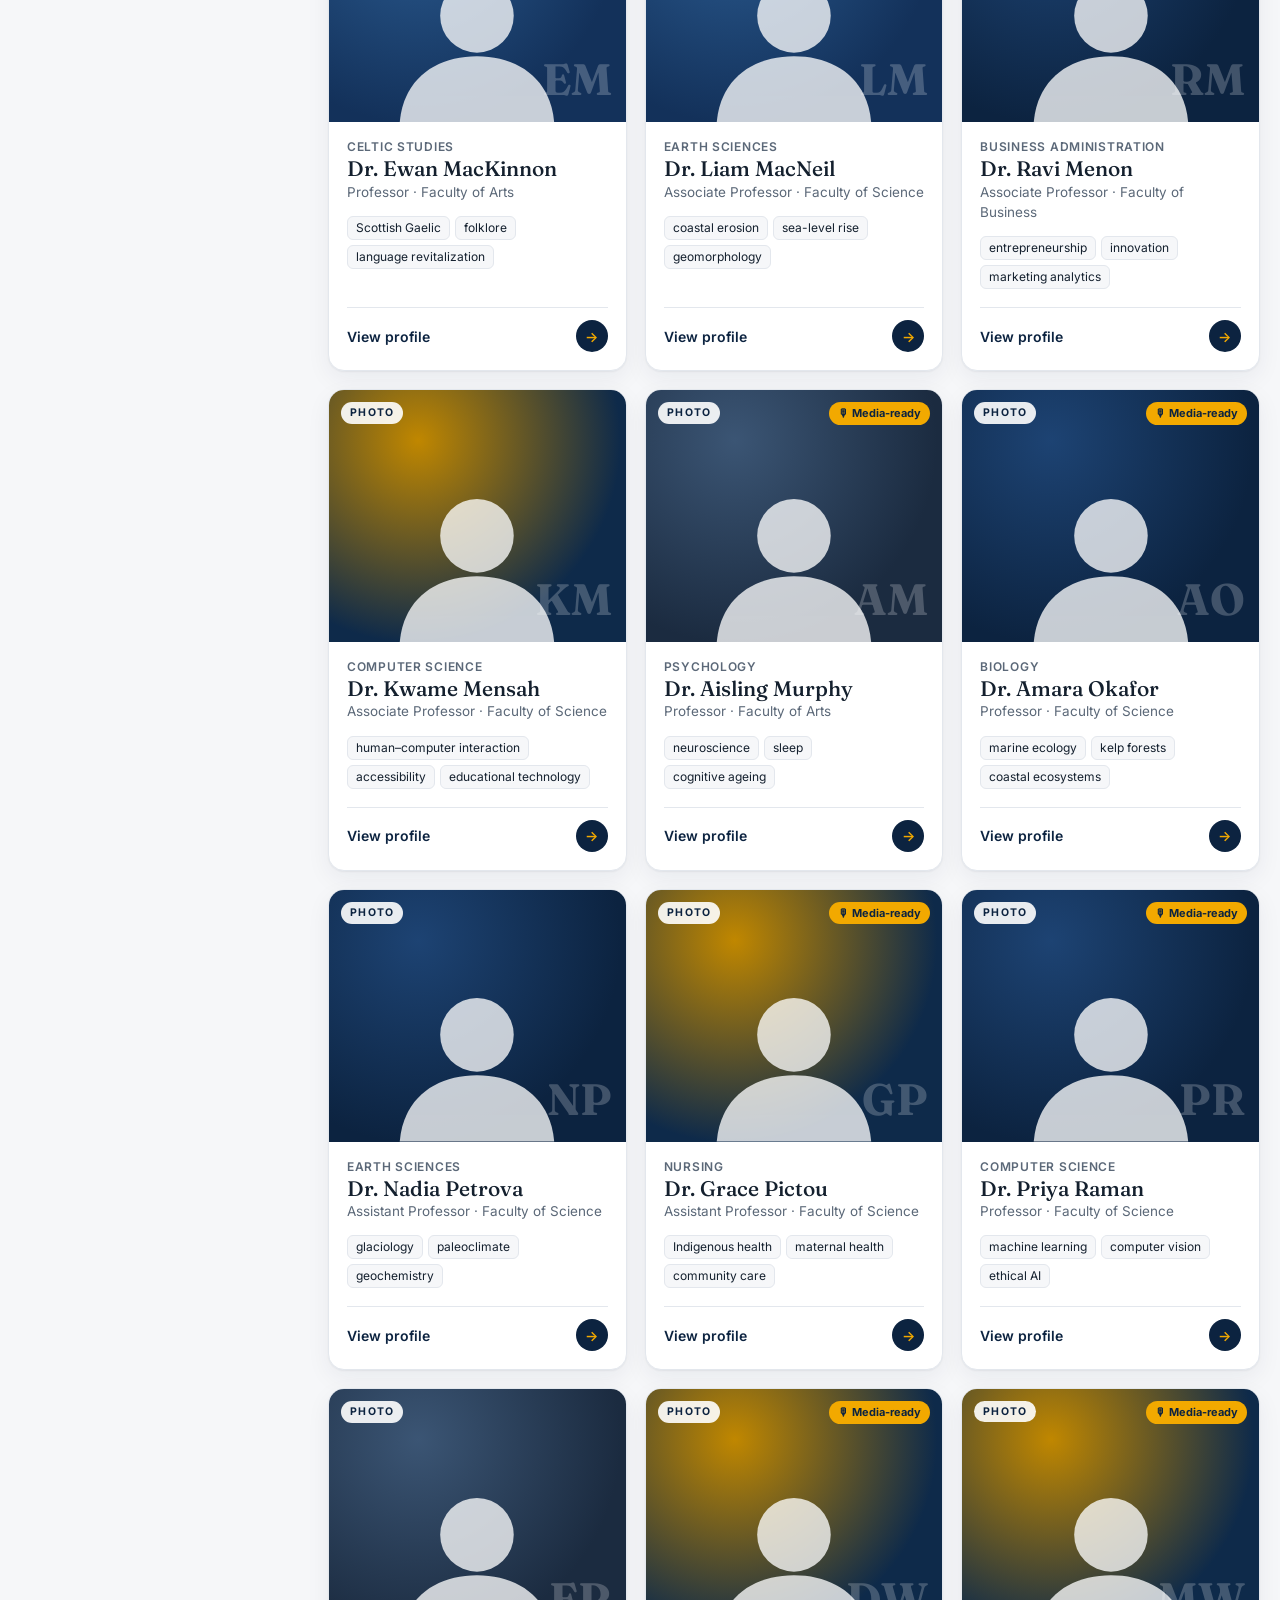
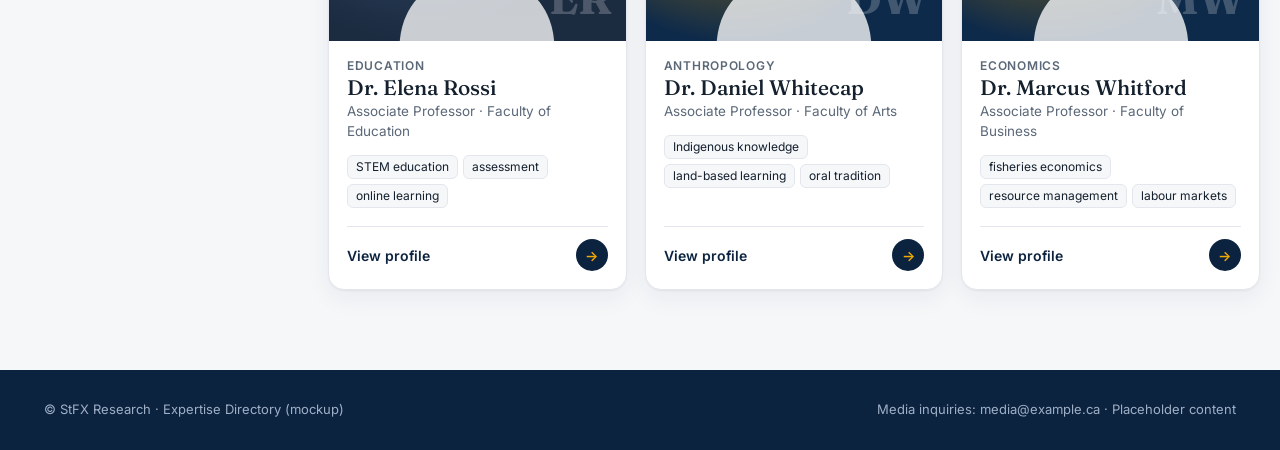
==== commit 455d93eb: "Add StFX logo to all page headers; remove footer links below 'Join the Xaverian community' Co-Author" ====
--- a/option-a-showcase.html
+++ b/option-a-showcase.html
@@ -28,15 +28,17 @@
 
   /* ---------- Top bars ---------- */
   .mockbar{background:var(--gold);color:var(--navy);font-size:13px;font-weight:600;text-align:center;padding:6px 16px}
-  header.site{background:var(--navy);color:#fff;position:sticky;top:0;z-index:40;border-bottom:1px solid rgba(255,255,255,.08)}
-  header.site .wrap{display:flex;align-items:center;gap:16px;height:64px}
+  header.site{background:#fff;color:var(--navy);border-bottom:4px solid var(--gold);position:sticky;top:0;z-index:40;border-bottom:1px solid rgba(255,255,255,.08)}
+  header.site .wrap{display:flex;align-items:center;gap:16px;height:80px}
+  .logo-img{display:block;height:56px;width:auto}
+  @media (max-width:480px){.logo-img{height:44px}}
   .brand{display:flex;align-items:center;gap:12px;text-decoration:none}
   .brand .mark{width:38px;height:38px;border-radius:50%;border:2px solid var(--gold);display:grid;place-items:center;font-family:var(--serif);font-weight:700;color:var(--gold);font-size:20px}
   .brand b{display:block;font-size:15px;letter-spacing:.2px}
   .brand small{display:block;font-size:12px;color:#b9c6d8}
   header nav{margin-left:auto;display:flex;gap:22px;font-size:14px}
-  header nav a{text-decoration:none;color:#d6deea}
-  header nav a:hover,header nav a.on{color:var(--gold)}
+  header nav a{text-decoration:none;color:var(--navy);font-weight:500}
+  header nav a:hover,header nav a.on{color:#b37d00}
   @media (max-width:760px){header nav{display:none}}
 
   /* ---------- Hero ---------- */
@@ -240,10 +242,7 @@
 
 <header class="site">
   <div class="wrap">
-    <a class="brand" href="#/">
-      <span class="mark">X</span>
-      <span><b>StFX Research</b><small>St. Francis Xavier University</small></span>
-    </a>
+    <a class="brand" href="#/"><img class="logo-img" src="stfx-logo.png" alt="St. Francis Xavier University" width="172" height="62"></a>
     <nav>
       <a href="index.html" class="on">All options</a>
       <a href="#/">Research Centres</a>
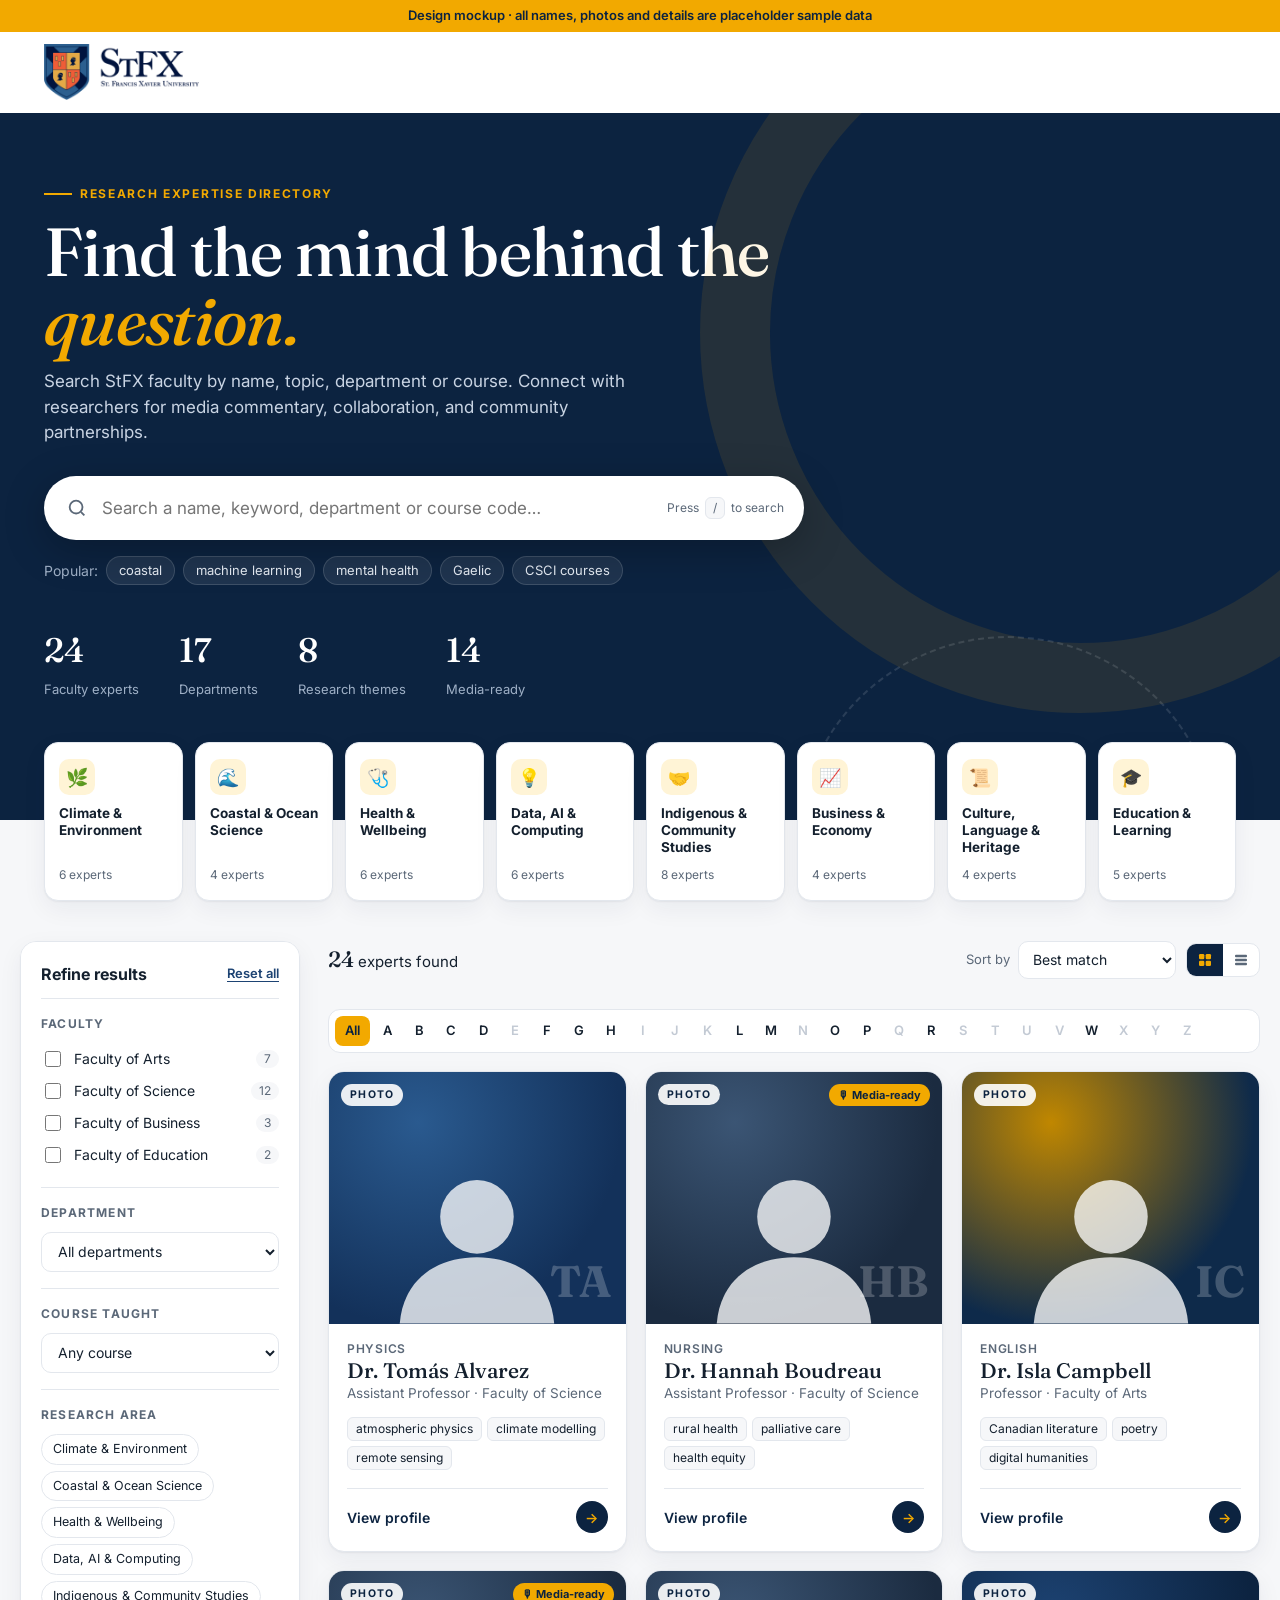
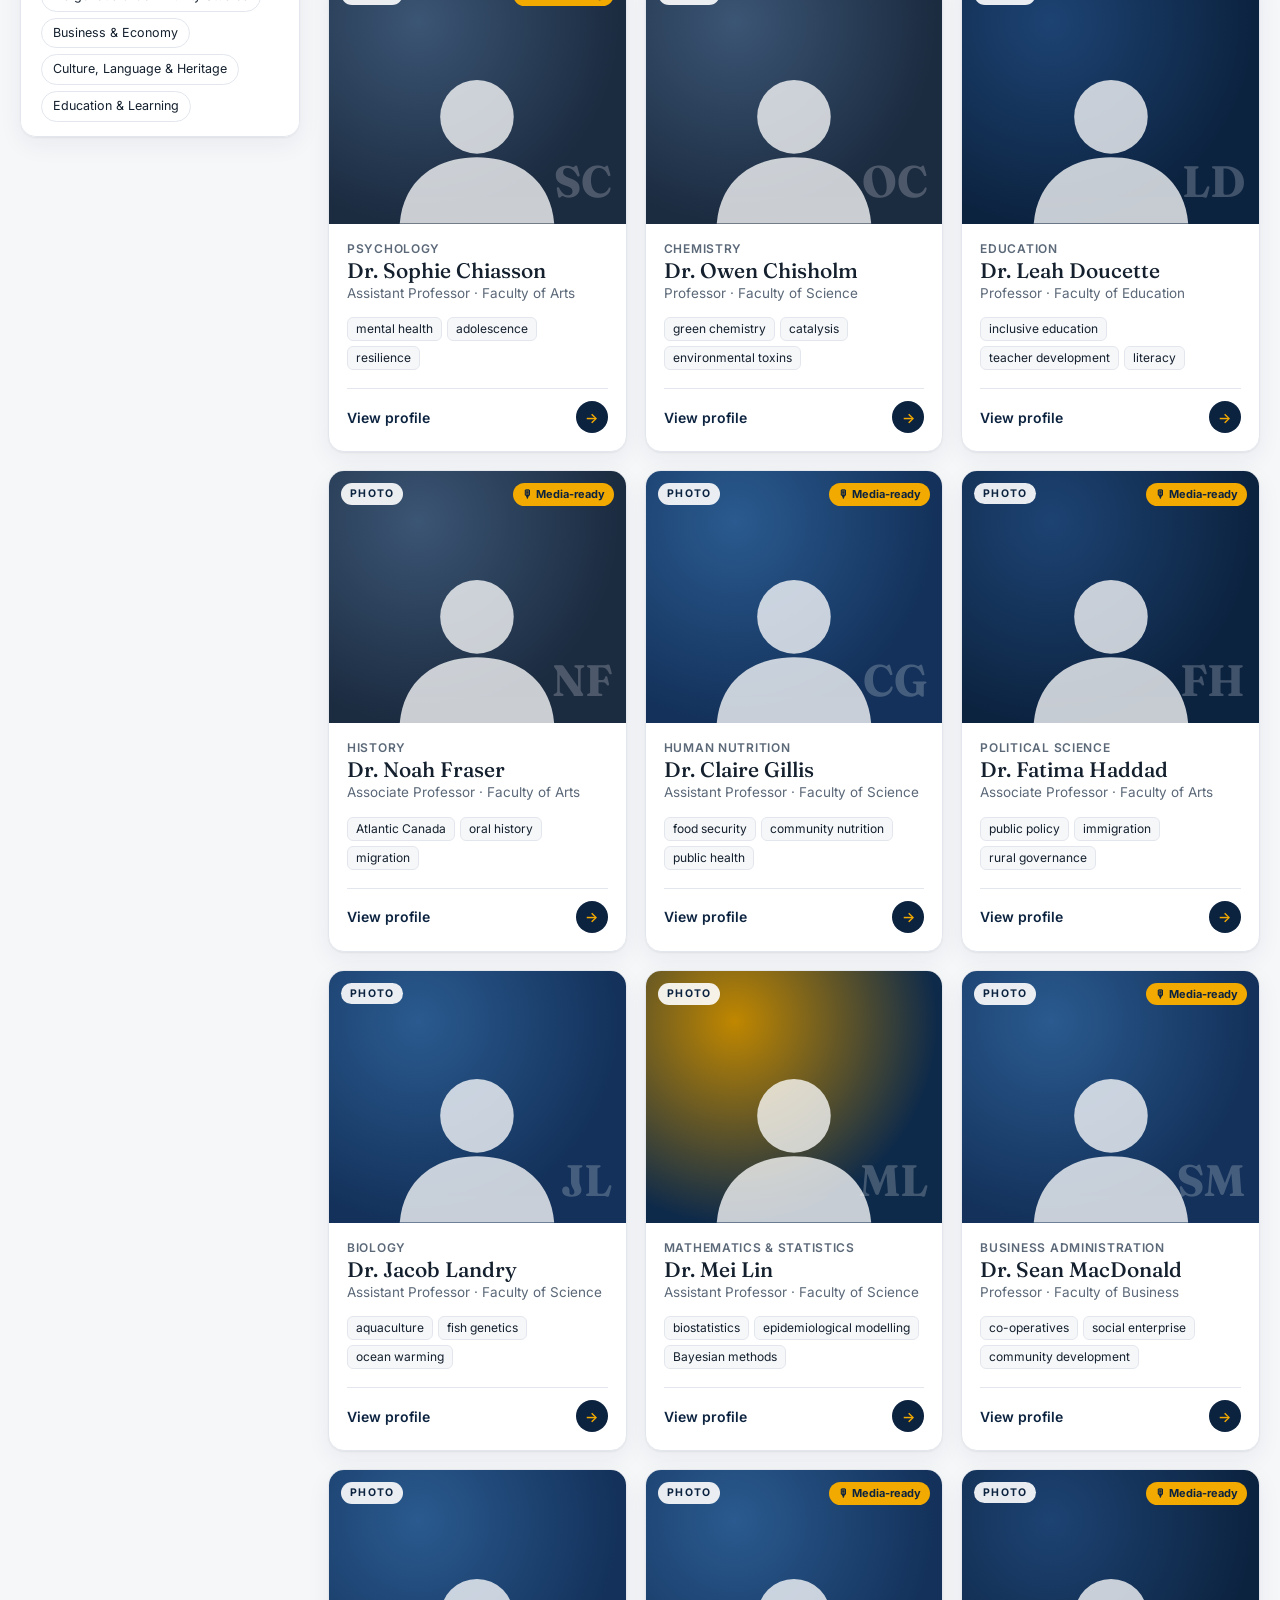
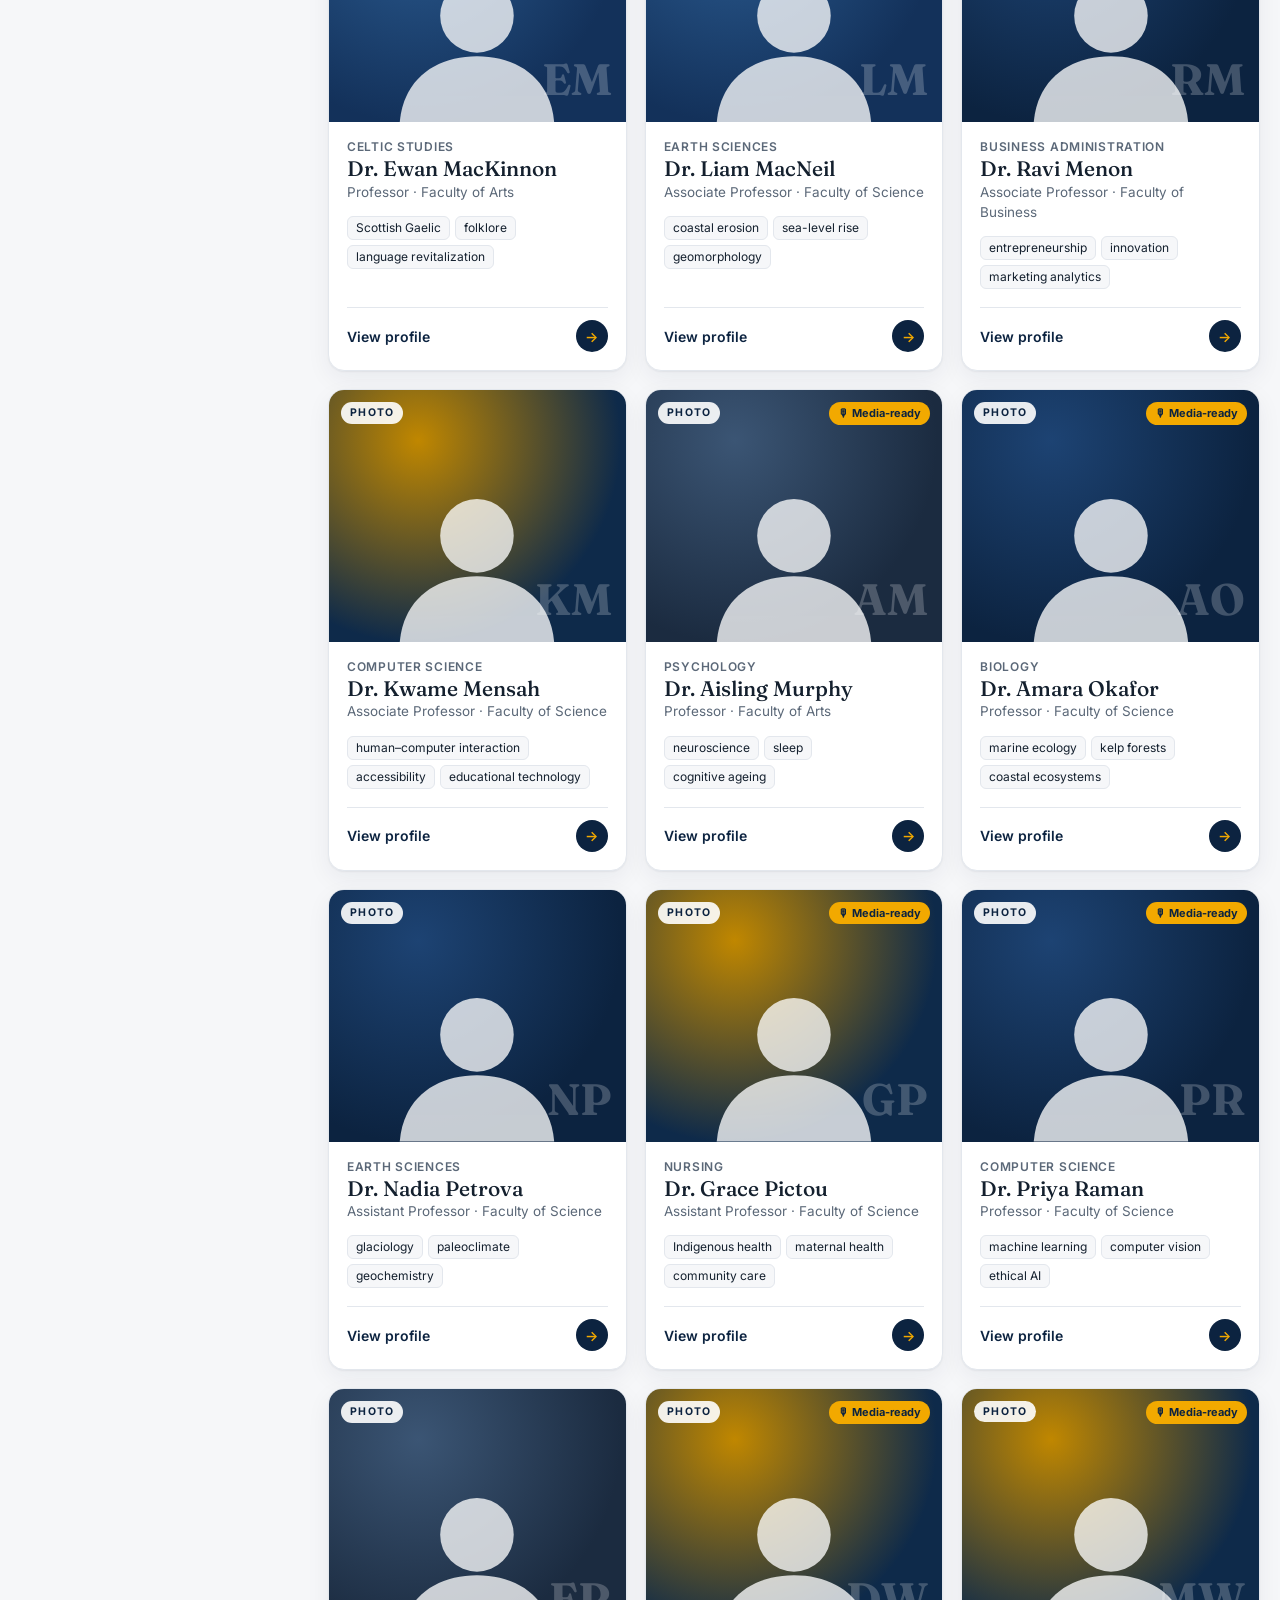
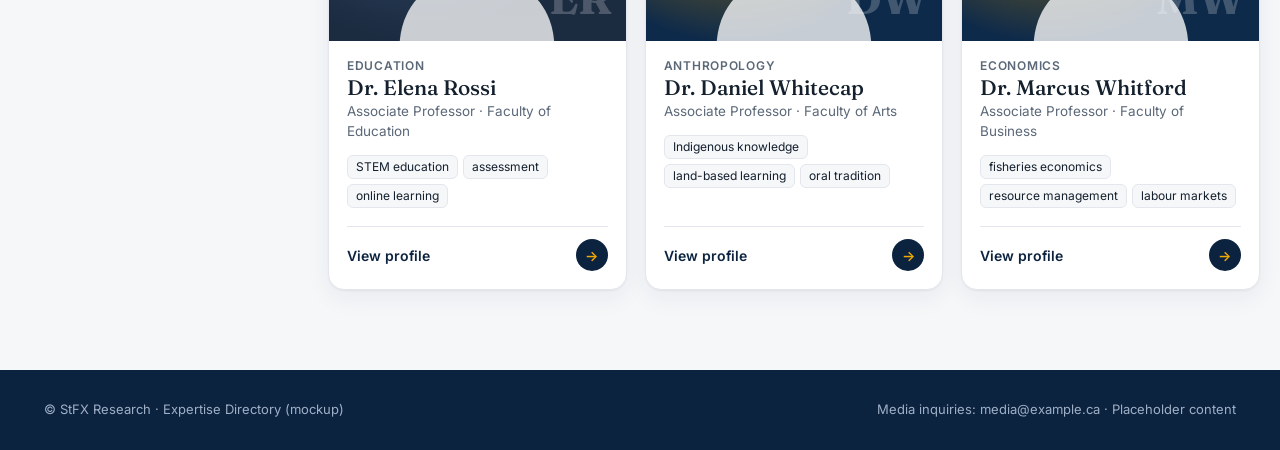
==== commit 9486b718: "Option F: redesign profile view, remove site search and breadcrumbs; Option A: remove header menu li" ====
--- a/option-a-showcase.html
+++ b/option-a-showcase.html
@@ -243,12 +243,6 @@
 <header class="site">
   <div class="wrap">
     <a class="brand" href="#/"><img class="logo-img" src="stfx-logo.png" alt="St. Francis Xavier University" width="172" height="62"></a>
-    <nav>
-      <a href="index.html" class="on">All options</a>
-      <a href="#/">Research Centres</a>
-      <a href="#/">Funding</a>
-      <a href="#/">Media Relations</a>
-    </nav>
   </div>
 </header>
 
